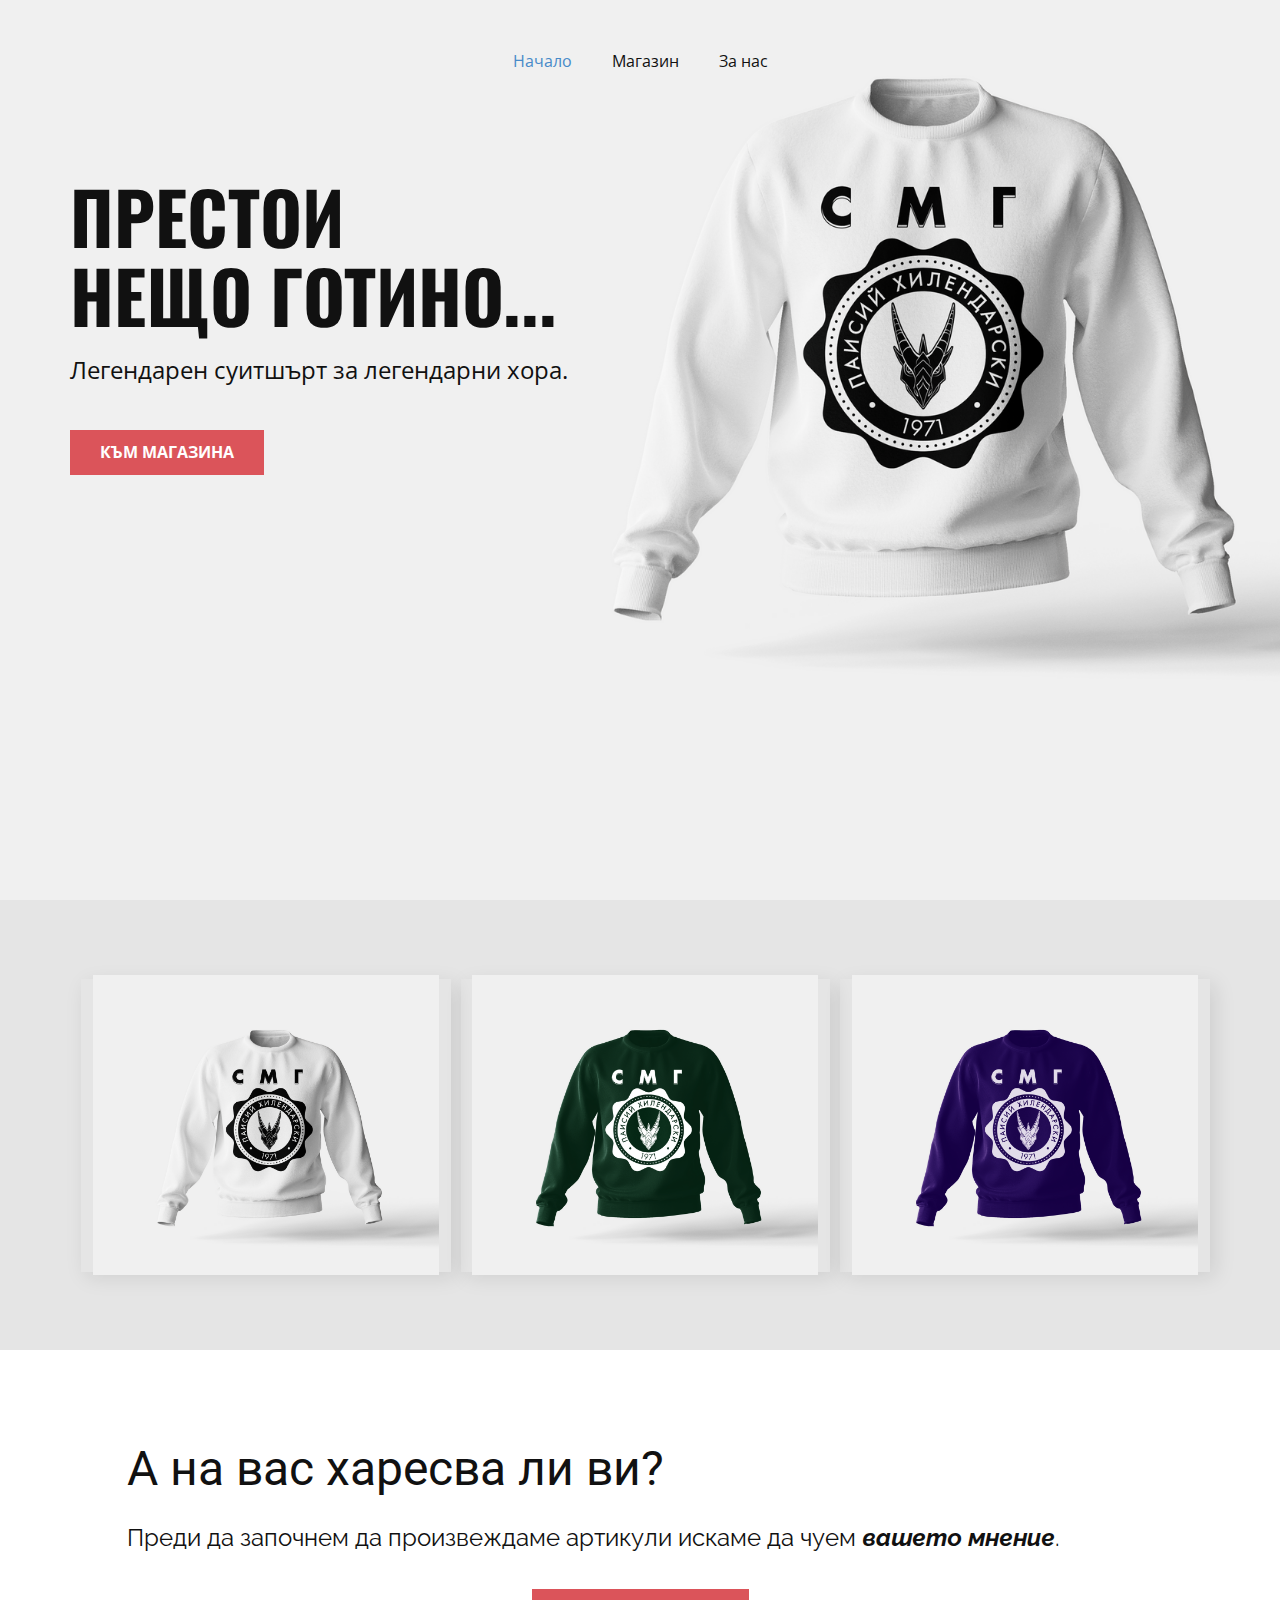
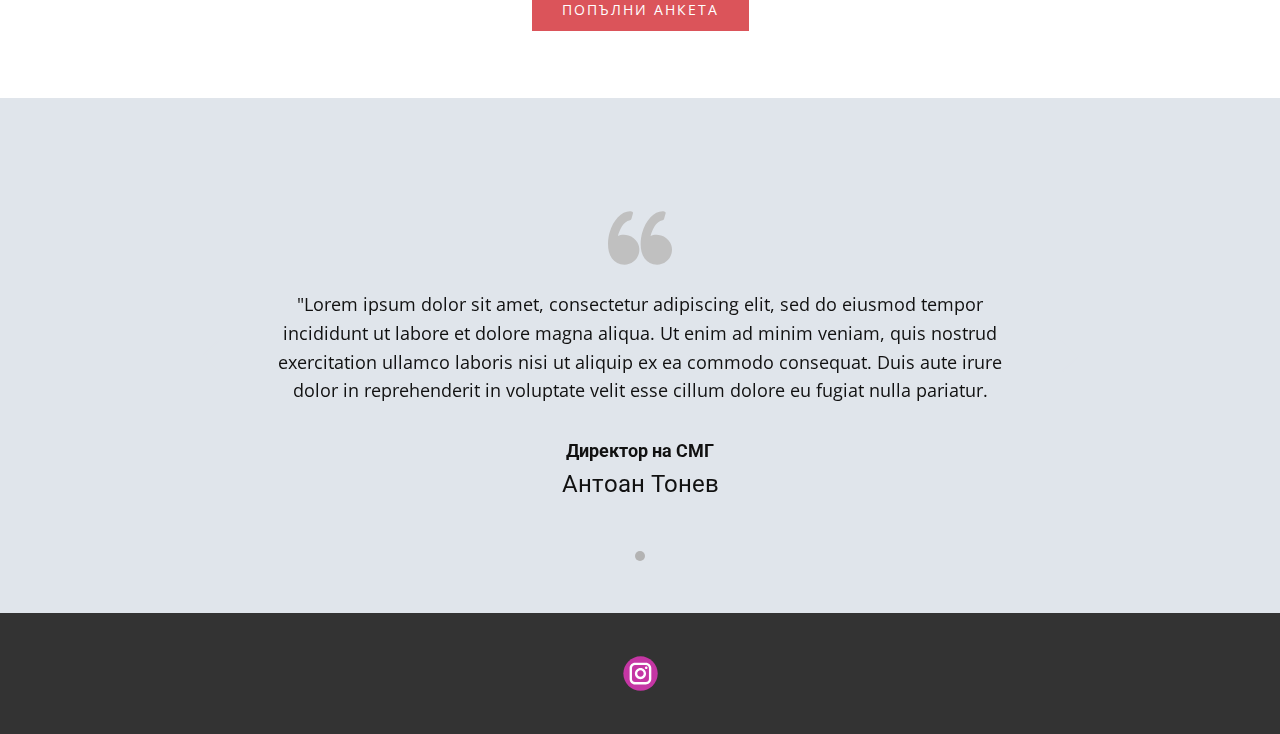
==== index.html @ 7d40a499 "Initial" ====
<!DOCTYPE html>
<html style="font-size: 16px;">
  <head>
    <meta name="viewport" content="width=device-width, initial-scale=1.0">
    <meta charset="utf-8">
    <meta name="keywords" content="престоиНещо готино...">
    <meta name="description" content="">
    <meta name="page_type" content="np-template-header-footer-from-plugin">
    <title>Начало</title>
    <link rel="stylesheet" href="nicepage.css" media="screen">
<link rel="stylesheet" href="Начало.css" media="screen">
    <script class="u-script" type="text/javascript" src="jquery-1.9.1.min.js" defer=""></script>
    <script class="u-script" type="text/javascript" src="nicepage.js" defer=""></script>
    <meta name="generator" content="Nicepage 4.9.1, nicepage.com">
    <link rel="icon" href="images/favicon.png">
    <link id="u-theme-google-font" rel="stylesheet" href="https://fonts.googleapis.com/css?family=Roboto:100,100i,300,300i,400,400i,500,500i,700,700i,900,900i|Open+Sans:300,300i,400,400i,500,500i,600,600i,700,700i,800,800i">
    <link id="u-page-google-font" rel="stylesheet" href="https://fonts.googleapis.com/css?family=Oswald:200,300,400,500,600,700|Raleway:100,100i,200,200i,300,300i,400,400i,500,500i,600,600i,700,700i,800,800i,900,900i">
    
    
    
    
    
    <script type="application/ld+json">{
		"@context": "http://schema.org",
		"@type": "Organization",
		"name": "СМГ артикули",
		"url": "/",
		"logo": "images/logo_3.png",
		"sameAs": [
				"https://www.instagram.com/merchsmg/"
		]
}</script>
    <meta name="theme-color" content="#478ac9">
    <meta property="og:title" content="Начало">
    <meta property="og:description" content="">
    <meta property="og:type" content="website">
    <link rel="canonical" href="/">
  </head>
  <body data-home-page="https://website1804155.nicepage.io/Начало.html?version=18ced7d8-837d-4f6e-be41-5d3909e1f950" data-home-page-title="Начало" class="u-body u-overlap u-xl-mode"><header class="u-clearfix u-header" id="sec-8ac5"><div class="u-clearfix u-sheet u-sheet-1">
        <a href="Начало.html" data-page-id="1804166" class="u-image u-logo u-image-1" data-image-width="1080" data-image-height="1080" title="Начало">
        
        </a>
        <nav class="u-menu u-menu-dropdown u-offcanvas u-menu-1">
          <div class="menu-collapse" style="font-size: 1rem; letter-spacing: 0px;">
            <a class="u-button-style u-custom-left-right-menu-spacing u-custom-padding-bottom u-custom-top-bottom-menu-spacing u-nav-link u-text-active-palette-1-base u-text-hover-palette-2-base" href="#">
              <svg class="u-svg-link" viewBox="0 0 24 24"><use xlink:href="#menu-hamburger"></use></svg>
              <svg class="u-svg-content" version="1.1" id="menu-hamburger" viewBox="0 0 16 16" x="0px" y="0px" xmlns:xlink="http://www.w3.org/1999/xlink" xmlns="http://www.w3.org/2000/svg"><g><rect y="1" width="16" height="2"></rect><rect y="7" width="16" height="2"></rect><rect y="13" width="16" height="2"></rect>
</g></svg>
            </a>
          </div>
          <div class="u-custom-menu u-nav-container">
            <ul class="u-nav u-unstyled u-nav-1"><li class="u-nav-item"><a class="u-button-style u-nav-link u-text-active-palette-1-base u-text-hover-palette-2-base" href="Начало.html" style="padding: 10px 20px;">Начало</a>
</li><li class="u-nav-item"><a class="u-button-style u-nav-link u-text-active-palette-1-base u-text-hover-palette-2-base" href="Магазин.html" style="padding: 10px 20px;">Магазин</a>
</li><li class="u-nav-item"><a class="u-button-style u-nav-link u-text-active-palette-1-base u-text-hover-palette-2-base" href="За-нас.html" style="padding: 10px 20px;">За нас</a>
</li></ul>
          </div>
          <div class="u-custom-menu u-nav-container-collapse">
            <div class="u-black u-container-style u-inner-container-layout u-opacity u-opacity-95 u-sidenav">
              <div class="u-inner-container-layout u-sidenav-overflow">
                <div class="u-menu-close"></div>
                <ul class="u-align-center u-enable-responsive u-nav u-popupmenu-items u-unstyled u-nav-2"><li class="u-nav-item"><a class="u-button-style u-nav-link" href="Начало.html">Начало</a>
</li><li class="u-nav-item"><a class="u-button-style u-nav-link" href="Магазин.html">Магазин</a>
</li><li class="u-nav-item"><a class="u-button-style u-nav-link" href="За-нас.html">За нас</a>
</li></ul>
                <a href="https://nicepage.com/k/infographic-html-templates" class="u-image u-logo u-image-2" data-image-width="1080" data-image-height="1080">
                  <img src="images/logo.png" class="u-logo-image u-logo-image-2">
                </a>
              </div>
            </div>
            <div class="u-black u-menu-overlay u-opacity u-opacity-70"></div>
          </div>
        </nav>
      </div></header>
    <section class="u-align-left u-clearfix u-custom-color-2 u-section-1" src="" id="sec-f7af">
      <div class="u-clearfix u-sheet u-sheet-1">
        <img class="u-hover-feature u-image u-image-default u-image-1" src="images/Free_Sweatshirt_Mockup_2.png" alt="" data-image-width="1440" data-image-height="1080">
        <h1 class="u-custom-font u-font-oswald u-text u-text-default u-title u-text-1">престои<br>Нещо готино...
        </h1>
        <p class="u-large-text u-text u-text-variant u-text-2">Легендарен ​суитшърт за легендарни хора.<br>
        </p>
        <a href="Магазин.html" data-page-id="1804165" class="u-btn u-button-style u-palette-2-base u-btn-1">към магазина<br>
        </a>
      </div>
      
    </section>
    <section class="u-clearfix u-grey-10 u-section-2" id="sec-1733">
      <div class="u-clearfix u-sheet u-valign-middle-lg u-valign-middle-xl u-sheet-1">
        <div class="u-expanded-width-lg u-expanded-width-md u-expanded-width-sm u-expanded-width-xs u-list u-list-1">
          <div class="u-repeater u-repeater-1">
            <div class="u-container-style u-list-item u-repeater-item u-list-item-1">
              <div class="u-container-layout u-similar-container u-valign-bottom-lg u-container-layout-1">
                <img class="u-expanded-width-xs u-image u-image-1" src="images/Free_Sweatshirt_Mockup_2.png" data-image-width="1440" data-image-height="1080">
              </div>
            </div>
            <div class="u-container-style u-list-item u-repeater-item u-list-item-2">
              <div class="u-container-layout u-similar-container u-valign-bottom-lg u-container-layout-2">
                <img class="u-expanded-width-xs u-image u-image-2" src="images/Free_Sweatshirt_Mockup_1.png" data-image-width="1440" data-image-height="1080">
              </div>
            </div>
            <div class="u-container-style u-list-item u-repeater-item u-list-item-3">
              <div class="u-container-layout u-similar-container u-valign-bottom-lg u-container-layout-3">
                <img class="u-expanded-width-xs u-image u-image-3" src="images/Free_Sweatshirt_Mockup_3.png" data-image-width="1440" data-image-height="1080">
              </div>
            </div>
          </div>
        </div>
      </div>
    </section>
    <section class="u-align-center u-clearfix u-white u-section-3" id="sec-8b88">
      <div class="u-clearfix u-sheet u-sheet-1">
        <h2 class="u-align-left u-text u-text-default-lg u-text-default-md u-text-default-xl u-text-1">А на вас харесва ли ви?</h2>
        <h4 class="u-align-left u-custom-font u-font-raleway u-text u-text-default-xl u-text-2">Преди да започнем да произвеждаме артикули&nbsp;искаме да чуем <i><b>вашето мнение</b></i>.
        </h4>
        <a href="#" class="u-btn u-button-style u-palette-2-base u-btn-1">попълни анкета<br>
        </a>
      </div>
    </section>
    <section class="u-align-left u-clearfix u-palette-5-light-2 u-section-4" id="sec-14f7">
      <div class="u-clearfix u-sheet u-valign-middle u-sheet-1">
        <div id="carousel-82ff" data-interval="5000" data-u-ride="carousel" class="u-carousel u-expanded-width-xs u-slider u-slider-1">
          <ol class="u-absolute-hcenter u-carousel-indicators u-carousel-indicators-1">
            <li data-u-target="#carousel-82ff" class="u-active u-grey-30 u-shape-circle" data-u-slide-to="0" style="width: 10px; height: 10px;"></li>
          </ol>
          <div class="u-carousel-inner" role="listbox">
            <div class="u-active u-align-center u-carousel-item u-container-style u-slide">
              <div class="u-container-layout u-container-layout-1"><span class="u-icon u-icon-circle u-text-grey-25 u-icon-1"><svg class="u-svg-link" preserveAspectRatio="xMidYMin slice" viewBox="0 0 95.333 95.332" style=""><use xlink:href="#svg-99a3"></use></svg><svg class="u-svg-content" viewBox="0 0 95.333 95.332" x="0px" y="0px" id="svg-99a3" style="enable-background:new 0 0 95.333 95.332;"><g><g><path d="M30.512,43.939c-2.348-0.676-4.696-1.019-6.98-1.019c-3.527,0-6.47,0.806-8.752,1.793    c2.2-8.054,7.485-21.951,18.013-23.516c0.975-0.145,1.774-0.85,2.04-1.799l2.301-8.23c0.194-0.696,0.079-1.441-0.318-2.045    s-1.035-1.007-1.75-1.105c-0.777-0.106-1.569-0.16-2.354-0.16c-12.637,0-25.152,13.19-30.433,32.076    c-3.1,11.08-4.009,27.738,3.627,38.223c4.273,5.867,10.507,9,18.529,9.313c0.033,0.001,0.065,0.002,0.098,0.002    c9.898,0,18.675-6.666,21.345-16.209c1.595-5.705,0.874-11.688-2.032-16.851C40.971,49.307,36.236,45.586,30.512,43.939z"></path><path d="M92.471,54.413c-2.875-5.106-7.61-8.827-13.334-10.474c-2.348-0.676-4.696-1.019-6.979-1.019    c-3.527,0-6.471,0.806-8.753,1.793c2.2-8.054,7.485-21.951,18.014-23.516c0.975-0.145,1.773-0.85,2.04-1.799l2.301-8.23    c0.194-0.696,0.079-1.441-0.318-2.045c-0.396-0.604-1.034-1.007-1.75-1.105c-0.776-0.106-1.568-0.16-2.354-0.16    c-12.637,0-25.152,13.19-30.434,32.076c-3.099,11.08-4.008,27.738,3.629,38.225c4.272,5.866,10.507,9,18.528,9.312    c0.033,0.001,0.065,0.002,0.099,0.002c9.897,0,18.675-6.666,21.345-16.209C96.098,65.559,95.376,59.575,92.471,54.413z"></path>
</g>
</g></svg>
              
              
            </span>
                <p class="u-align-center u-large-text u-text u-text-variant u-text-1">"Lorem ipsum dolor sit amet, consectetur adipiscing elit, sed do eiusmod tempor incididunt ut labore et dolore magna aliqua. Ut enim ad minim veniam, quis nostrud exercitation ullamco laboris nisi ut aliquip ex ea commodo consequat. Duis aute irure dolor in reprehenderit in voluptate velit esse cillum dolore eu fugiat nulla pariatur.</p>
                <h6 class="u-align-center u-text u-text-2">Директор на СМГ<br>
                </h6>
                <h4 class="u-align-center u-text u-text-3">Антоан Тонев<br>
                </h4>
              </div>
            </div>
          </div>
          <a class="u-absolute-vcenter u-carousel-control u-carousel-control-prev u-text-palette-5-light-2 u-carousel-control-1" href="#carousel-82ff" role="button" data-u-slide="prev">
            <span aria-hidden="true">
              <svg viewBox="0 0 477.175 477.175"><path d="M145.188,238.575l215.5-215.5c5.3-5.3,5.3-13.8,0-19.1s-13.8-5.3-19.1,0l-225.1,225.1c-5.3,5.3-5.3,13.8,0,19.1l225.1,225
                    c2.6,2.6,6.1,4,9.5,4s6.9-1.3,9.5-4c5.3-5.3,5.3-13.8,0-19.1L145.188,238.575z"></path></svg>
            </span>
            <span class="sr-only">+Previous</span>
          </a>
          <a class="u-absolute-vcenter u-carousel-control u-carousel-control-next u-text-palette-5-light-2 u-carousel-control-2" href="#carousel-82ff" role="button" data-u-slide="next">
            <span aria-hidden="true">
              <svg viewBox="0 0 477.175 477.175"><path d="M360.731,229.075l-225.1-225.1c-5.3-5.3-13.8-5.3-19.1,0s-5.3,13.8,0,19.1l215.5,215.5l-215.5,215.5
                    c-5.3,5.3-5.3,13.8,0,19.1c2.6,2.6,6.1,4,9.5,4c3.4,0,6.9-1.3,9.5-4l225.1-225.1C365.931,242.875,365.931,234.275,360.731,229.075z"></path></svg>
            </span>
            <span class="sr-only">+Next</span>
          </a>
        </div>
      </div>
    </section>
    
    
    <footer class="u-clearfix u-footer u-grey-80" id="sec-4fcc"><div class="u-clearfix u-sheet u-sheet-1">
        <div class="u-align-left u-social-icons u-spacing-10 u-social-icons-1">
          <a class="u-social-url" title="Instagram" target="_blank" href="https://www.instagram.com/merchsmg/"><span class="u-icon u-social-icon u-social-instagram u-icon-1"><svg class="u-svg-link" preserveAspectRatio="xMidYMin slice" viewBox="0 0 112 112" style=""><use xlink:href="#svg-dfd7"></use></svg><svg class="u-svg-content" viewBox="0 0 112 112" x="0" y="0" id="svg-dfd7"><circle fill="currentColor" cx="56.1" cy="56.1" r="55"></circle><path fill="#FFFFFF" d="M55.9,38.2c-9.9,0-17.9,8-17.9,17.9C38,66,46,74,55.9,74c9.9,0,17.9-8,17.9-17.9C73.8,46.2,65.8,38.2,55.9,38.2
            z M55.9,66.4c-5.7,0-10.3-4.6-10.3-10.3c-0.1-5.7,4.6-10.3,10.3-10.3c5.7,0,10.3,4.6,10.3,10.3C66.2,61.8,61.6,66.4,55.9,66.4z"></path><path fill="#FFFFFF" d="M74.3,33.5c-2.3,0-4.2,1.9-4.2,4.2s1.9,4.2,4.2,4.2s4.2-1.9,4.2-4.2S76.6,33.5,74.3,33.5z"></path><path fill="#FFFFFF" d="M73.1,21.3H38.6c-9.7,0-17.5,7.9-17.5,17.5v34.5c0,9.7,7.9,17.6,17.5,17.6h34.5c9.7,0,17.5-7.9,17.5-17.5V38.8
            C90.6,29.1,82.7,21.3,73.1,21.3z M83,73.3c0,5.5-4.5,9.9-9.9,9.9H38.6c-5.5,0-9.9-4.5-9.9-9.9V38.8c0-5.5,4.5-9.9,9.9-9.9h34.5
            c5.5,0,9.9,4.5,9.9,9.9V73.3z"></path></svg></span>
          </a>
        </div>
      </div></footer>
  </body>
</html>
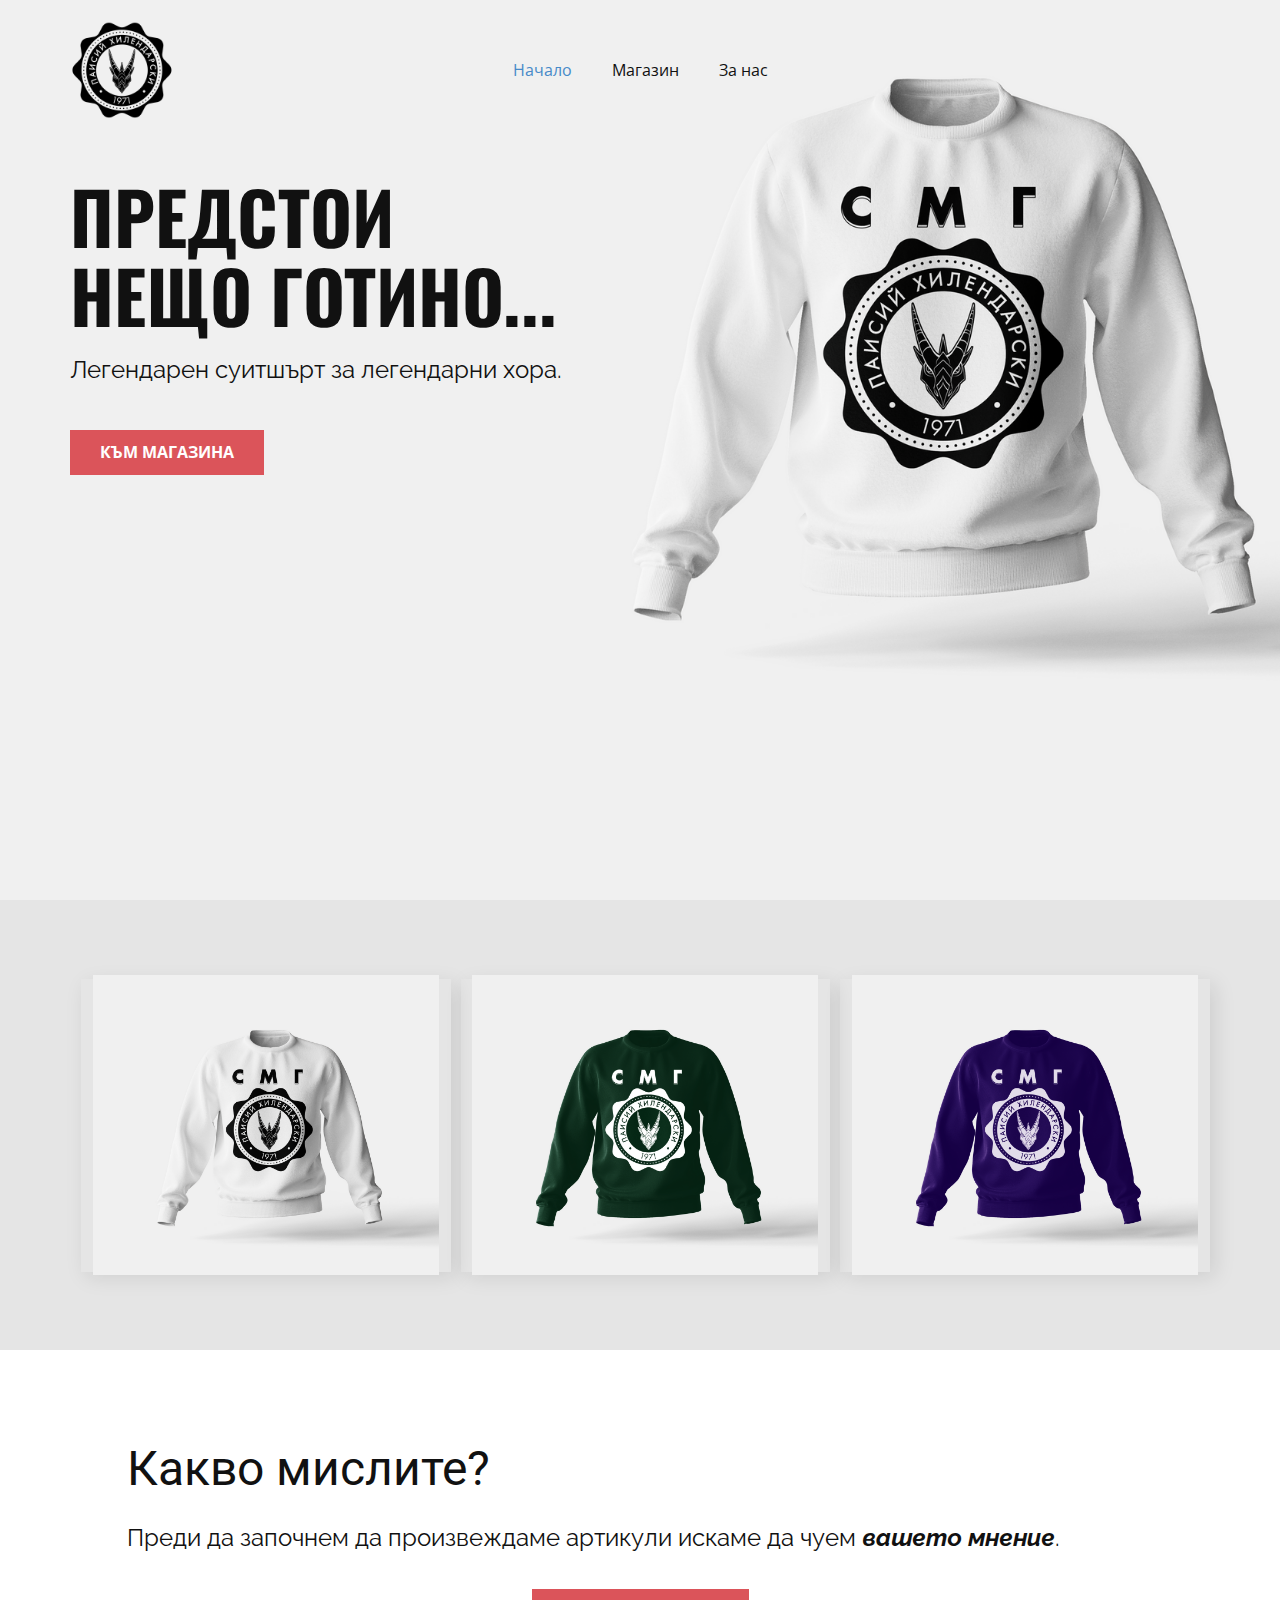
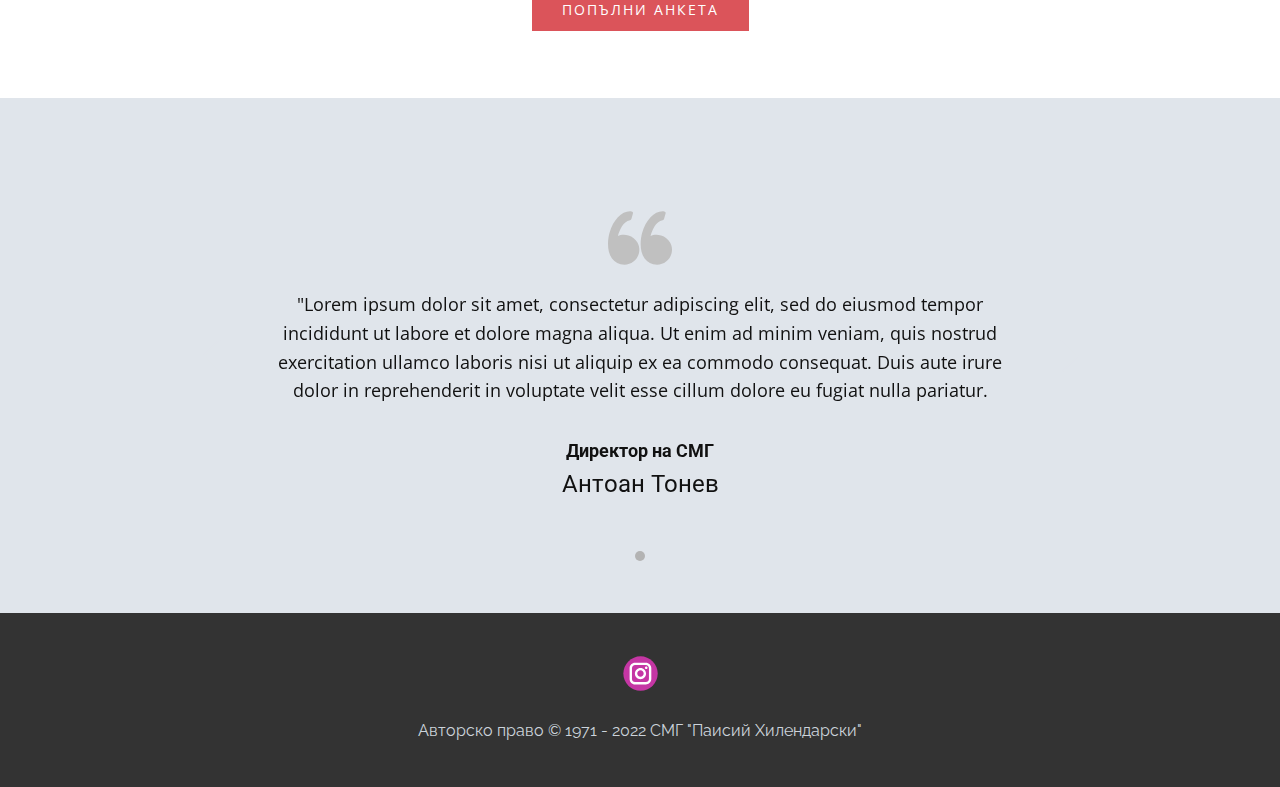
==== commit 3366ed3c: "Add logo to homepage, add descriptions to items in shop" ====
--- a/index.html
+++ b/index.html
@@ -20,6 +20,7 @@
     
     
     
+    
     <script type="application/ld+json">{
 		"@context": "http://schema.org",
 		"@type": "Organization",
@@ -36,9 +37,9 @@
     <meta property="og:type" content="website">
     <link rel="canonical" href="/">
   </head>
-  <body data-home-page="https://website1804155.nicepage.io/Начало.html?version=18ced7d8-837d-4f6e-be41-5d3909e1f950" data-home-page-title="Начало" class="u-body u-overlap u-xl-mode"><header class="u-clearfix u-header" id="sec-8ac5"><div class="u-clearfix u-sheet u-sheet-1">
+  <body data-home-page="https://website1804155.nicepage.io/Начало.html?version=315aa107-69a6-4b9f-af60-f54d6c06ea8e" data-home-page-title="Начало" class="u-body u-overlap u-xl-mode"><header class="u-clearfix u-header" id="sec-8ac5"><div class="u-clearfix u-sheet u-sheet-1">
         <a href="Начало.html" data-page-id="1804166" class="u-image u-logo u-image-1" data-image-width="1080" data-image-height="1080" title="Начало">
-        
+          <img src="images/logo_3.png" class="u-logo-image u-logo-image-1">
         </a>
         <nav class="u-menu u-menu-dropdown u-offcanvas u-menu-1">
           <div class="menu-collapse" style="font-size: 1rem; letter-spacing: 0px;">
@@ -62,7 +63,7 @@
 </li><li class="u-nav-item"><a class="u-button-style u-nav-link" href="Магазин.html">Магазин</a>
 </li><li class="u-nav-item"><a class="u-button-style u-nav-link" href="За-нас.html">За нас</a>
 </li></ul>
-                <a href="https://nicepage.com/k/infographic-html-templates" class="u-image u-logo u-image-2" data-image-width="1080" data-image-height="1080">
+                <a href="Начало.html" data-page-id="1804166" class="u-image u-logo u-image-2" data-image-width="1080" data-image-height="1080" title="Начало">
                   <img src="images/logo.png" class="u-logo-image u-logo-image-2">
                 </a>
               </div>
@@ -72,18 +73,16 @@
         </nav>
       </div></header>
     <section class="u-align-left u-clearfix u-custom-color-2 u-section-1" src="" id="sec-f7af">
-      <div class="u-clearfix u-sheet u-sheet-1">
-        <img class="u-hover-feature u-image u-image-default u-image-1" src="images/Free_Sweatshirt_Mockup_2.png" alt="" data-image-width="1440" data-image-height="1080">
-        <h1 class="u-custom-font u-font-oswald u-text u-text-default u-title u-text-1">престои<br>Нещо готино...
-        </h1>
-        <p class="u-large-text u-text u-text-variant u-text-2">Легендарен ​суитшърт за легендарни хора.<br>
-        </p>
-        <a href="Магазин.html" data-page-id="1804165" class="u-btn u-button-style u-palette-2-base u-btn-1">към магазина<br>
-        </a>
-      </div>
+      <img class="u-hover-feature u-image u-image-default u-image-1" src="images/Free_Sweatshirt_Mockup_2.png" alt="" data-image-width="1440" data-image-height="1080">
+      <h1 class="u-custom-font u-font-oswald u-text u-text-default u-title u-text-1">преДстои<br>Нещо готино...
+      </h1>
+      <p class="u-custom-font u-font-raleway u-large-text u-text u-text-variant u-text-2">Легендарен ​суитшърт за легендарни хора.<br>
+      </p>
+      <a href="Магазин.html" data-page-id="1804165" class="u-btn u-button-style u-palette-2-base u-btn-1">към магазина<br>
+      </a>
       
     </section>
-    <section class="u-clearfix u-grey-10 u-section-2" id="sec-1733">
+    <section class="u-clearfix u-grey-10 u-hidden-md u-hidden-sm u-hidden-xs u-section-2" id="sec-1733">
       <div class="u-clearfix u-sheet u-valign-middle-lg u-valign-middle-xl u-sheet-1">
         <div class="u-expanded-width-lg u-expanded-width-md u-expanded-width-sm u-expanded-width-xs u-list u-list-1">
           <div class="u-repeater u-repeater-1">
@@ -106,16 +105,85 @@
         </div>
       </div>
     </section>
-    <section class="u-align-center u-clearfix u-white u-section-3" id="sec-8b88">
+    <section class="u-align-center u-clearfix u-grey-5 u-hidden-lg u-hidden-xl u-section-3" id="sec-0050">
+      <div class="u-clearfix u-sheet u-valign-middle-lg u-valign-middle-xl u-sheet-1">
+        <div class="u-carousel u-expanded-width-sm u-expanded-width-xs u-gallery u-gallery-slider u-layout-carousel u-lightbox u-no-transition u-show-text-on-hover u-gallery-1" id="carousel-f035" data-interval="5000" data-u-ride="carousel">
+          <ol class="u-absolute-hcenter u-carousel-indicators u-carousel-indicators-1">
+            <li data-u-target="#carousel-f035" data-u-slide-to="0" class="u-active u-grey-70 u-shape-circle" style="width: 10px; height: 10px;"></li>
+            <li data-u-target="#carousel-f035" data-u-slide-to="1" class="u-grey-70 u-shape-circle" style="width: 10px; height: 10px;"></li>
+            <li data-u-target="#carousel-f035" data-u-slide-to="2" class="u-grey-70 u-shape-circle" style="width: 10px; height: 10px;"></li>
+          </ol>
+          <div class="u-carousel-inner u-gallery-inner u-gallery-inner-1" role="listbox" data-image-width="1440" data-image-height="1080">
+            <div class="u-active u-carousel-item u-effect-fade u-gallery-item u-carousel-item-1">
+              <div class="u-back-slide" data-image-width="1440" data-image-height="1080">
+                <img class="u-back-image u-expanded" src="images/Free_Sweatshirt_Mockup_1.png">
+              </div>
+              <div class="u-align-center u-over-slide u-shading u-valign-bottom u-over-slide-1">
+                <h3 class="u-gallery-heading"></h3>
+                <p class="u-gallery-text"></p>
+              </div>
+            </div>
+            <div class="u-carousel-item u-effect-fade u-gallery-item u-carousel-item-2" data-image-width="1440" data-image-height="1080">
+              <div class="u-back-slide">
+                <img class="u-back-image u-expanded" src="images/Free_Sweatshirt_Mockup_3.png">
+              </div>
+              <div class="u-align-center u-over-slide u-shading u-valign-bottom u-over-slide-2">
+                <h3 class="u-gallery-heading"></h3>
+                <p class="u-gallery-text"></p>
+              </div>
+              <style data-mode="XL"></style>
+              <style data-mode="LG"></style>
+              <style data-mode="MD" data-visited="true"></style>
+              <style data-mode="SM" data-visited="true"></style>
+              <style data-mode="XS" data-visited="true"></style>
+            </div>
+            <div class="u-carousel-item u-effect-fade u-gallery-item u-carousel-item-3">
+              <div class="u-back-slide" data-image-width="1440" data-image-height="1080">
+                <img class="u-back-image u-expanded" src="images/Free_Sweatshirt_Mockup_2.png">
+              </div>
+              <div class="u-align-center u-over-slide u-shading u-valign-bottom u-over-slide-3">
+                <h3 class="u-gallery-heading"></h3>
+                <p class="u-gallery-text"></p>
+              </div>
+            </div>
+          </div>
+          <a class="u-absolute-vcenter u-carousel-control u-carousel-control-prev u-grey-70 u-hidden-sm u-hidden-xs u-icon-circle u-opacity u-opacity-70 u-spacing-10 u-text-white u-carousel-control-1" href="#carousel-f035" role="button" data-u-slide="prev">
+            <span aria-hidden="true">
+              <svg viewBox="0 0 451.847 451.847"><path d="M97.141,225.92c0-8.095,3.091-16.192,9.259-22.366L300.689,9.27c12.359-12.359,32.397-12.359,44.751,0
+c12.354,12.354,12.354,32.388,0,44.748L173.525,225.92l171.903,171.909c12.354,12.354,12.354,32.391,0,44.744
+c-12.354,12.365-32.386,12.365-44.745,0l-194.29-194.281C100.226,242.115,97.141,234.018,97.141,225.92z"></path></svg>
+            </span>
+            <span class="sr-only">
+              <svg viewBox="0 0 451.847 451.847"><path d="M97.141,225.92c0-8.095,3.091-16.192,9.259-22.366L300.689,9.27c12.359-12.359,32.397-12.359,44.751,0
+c12.354,12.354,12.354,32.388,0,44.748L173.525,225.92l171.903,171.909c12.354,12.354,12.354,32.391,0,44.744
+c-12.354,12.365-32.386,12.365-44.745,0l-194.29-194.281C100.226,242.115,97.141,234.018,97.141,225.92z"></path></svg>
+            </span>
+          </a>
+          <a class="u-absolute-vcenter u-carousel-control u-carousel-control-next u-grey-70 u-hidden-sm u-hidden-xs u-icon-circle u-opacity u-opacity-70 u-spacing-10 u-text-white u-carousel-control-2" href="#carousel-f035" role="button" data-u-slide="next">
+            <span aria-hidden="true">
+              <svg viewBox="0 0 451.846 451.847"><path d="M345.441,248.292L151.154,442.573c-12.359,12.365-32.397,12.365-44.75,0c-12.354-12.354-12.354-32.391,0-44.744
+L278.318,225.92L106.409,54.017c-12.354-12.359-12.354-32.394,0-44.748c12.354-12.359,32.391-12.359,44.75,0l194.287,194.284
+c6.177,6.18,9.262,14.271,9.262,22.366C354.708,234.018,351.617,242.115,345.441,248.292z"></path></svg>
+            </span>
+            <span class="sr-only">
+              <svg viewBox="0 0 451.846 451.847"><path d="M345.441,248.292L151.154,442.573c-12.359,12.365-32.397,12.365-44.75,0c-12.354-12.354-12.354-32.391,0-44.744
+L278.318,225.92L106.409,54.017c-12.354-12.359-12.354-32.394,0-44.748c12.354-12.359,32.391-12.359,44.75,0l194.287,194.284
+c6.177,6.18,9.262,14.271,9.262,22.366C354.708,234.018,351.617,242.115,345.441,248.292z"></path></svg>
+            </span>
+          </a>
+        </div>
+      </div>
+    </section>
+    <section class="u-align-center u-clearfix u-white u-section-4" id="sec-8b88">
       <div class="u-clearfix u-sheet u-sheet-1">
-        <h2 class="u-align-left u-text u-text-default-lg u-text-default-md u-text-default-xl u-text-1">А на вас харесва ли ви?</h2>
+        <h2 class="u-align-left u-text u-text-default-lg u-text-default-md u-text-default-xl u-text-1">Какво мислите?</h2>
         <h4 class="u-align-left u-custom-font u-font-raleway u-text u-text-default-xl u-text-2">Преди да започнем да произвеждаме артикули&nbsp;искаме да чуем <i><b>вашето мнение</b></i>.
         </h4>
         <a href="#" class="u-btn u-button-style u-palette-2-base u-btn-1">попълни анкета<br>
         </a>
       </div>
     </section>
-    <section class="u-align-left u-clearfix u-palette-5-light-2 u-section-4" id="sec-14f7">
+    <section class="u-align-left u-clearfix u-palette-5-light-2 u-section-5" id="sec-14f7">
       <div class="u-clearfix u-sheet u-valign-middle u-sheet-1">
         <div id="carousel-82ff" data-interval="5000" data-u-ride="carousel" class="u-carousel u-expanded-width-xs u-slider u-slider-1">
           <ol class="u-absolute-hcenter u-carousel-indicators u-carousel-indicators-1">
@@ -164,6 +232,7 @@
             c5.5,0,9.9,4.5,9.9,9.9V73.3z"></path></svg></span>
           </a>
         </div>
+        <p class="u-custom-font u-font-raleway u-text u-text-default u-text-palette-5-light-1 u-text-1"> Авторско право © 1971 - 2022 СМГ "Паисий Хилендарски" </p>
       </div></footer>
   </body>
 </html>--- a/nicepage.css
+++ b/nicepage.css
@@ -36986,13 +36986,13 @@
 
 /*end-variables sitestylecss*/
 .u-header .u-sheet-1 {
-  min-height: 122px;
+  min-height: 139px;
 }
 
 .u-header .u-image-1 {
   width: 104px;
   height: 104px;
-  margin: 9px auto 0 0;
+  margin: 18px auto 0 0;
 }
 
 .u-header .u-logo-image-1 {
@@ -37001,7 +37001,7 @@
 }
 
 .u-header .u-menu-1 {
-  margin: -70px auto 43px;
+  margin: -70px auto 51px;
 }
 
 .u-header .u-nav-1 {
@@ -37030,18 +37030,17 @@
 
   .u-header .u-menu-1 {
     width: auto;
-    margin-top: -70px;
   }
 }
 @media (max-width: 991px) {
   .u-header .u-image-1 {
-    margin-top: 17px;
-    margin-left: -190px;
+    margin-top: 27px;
+    margin-left: -222px;
   }
 
   .u-header .u-menu-1 {
-    margin-top: -72px;
-    margin-bottom: 47px;
+    margin-top: -82px;
+    margin-bottom: 58px;
   }
 
   .u-header .u-nav-2 {
@@ -37051,11 +37050,11 @@
 }
 @media (max-width: 767px) {
   .u-header .u-image-1 {
-    margin-left: -190px;
+    margin-left: -222px;
   }
 
   .u-header .u-menu-1 {
-    margin-top: -72px;
+    margin-top: -82px;
   }
 
   .u-header .u-nav-2 {
@@ -37074,7 +37073,7 @@
   }
 }
 .u-footer .u-sheet-1 {
-  min-height: 120px;
+  min-height: 173px;
 }
 
 .u-footer .u-social-icons-1 {
@@ -37083,36 +37082,25 @@
   width: 35px;
   min-width: 16px;
   white-space: nowrap;
-  margin: 43px auto;
+  margin: 43px auto 0;
 }
 
 .u-footer .u-icon-1 {
   color: rgb(197, 54, 164) !important;
 }
+
+.u-footer .u-text-1 {
+  font-weight: 400;
+  margin: 27px auto 43px;
+}
 @media (max-width: 1199px) {
-  .u-footer .u-sheet-1 {
-    min-height: 99px;
-  }
-
   .u-footer .u-social-icons-1 {
     width: 35px;
   }
 }
-@media (max-width: 991px) {
-  .u-footer .u-sheet-1 {
-    min-height: 76px;
-  }
-}
-@media (max-width: 767px) {
-  .u-footer .u-sheet-1 {
-    min-height: 57px;
-  }
-}
-@media (max-width: 575px) {
-  .u-footer .u-sheet-1 {
-    min-height: 36px;
-  }
-}
+
+
+
 
  /*begin-variables base-font-size*/ 
  html { font-size: 16px; }
--- a/Начало.css
+++ b/Начало.css
@@ -1,155 +1,145 @@
  .u-section-1 {
   background-image: none;
-}
-
-.u-section-1 .u-sheet-1 {
   min-height: 100vh;
 }
 
 .u-section-1 .u-image-1 {
-  width: 1106px;
+  width: 692px;
   height: 829px;
   transition-duration: 0.5s;
   transform: translateX(0px) translateY(0px) scale(1) rotate(0deg);
-  margin: -74px -257px 0 auto;
+  margin: -74px 0 0 auto;
 }
 
 .u-section-1 .u-text-1 {
   text-transform: uppercase;
   font-weight: 700;
-  margin: -579px auto 0 0;
+  margin: -579px auto 0 calc(((100% - 1140px) / 2));
 }
 
 .u-section-1 .u-text-2 {
   font-size: 1.5rem;
-  margin: 17px 557px 0 0;
+  margin: 17px calc(((100% - 1140px) / 2) + 557px) 0 calc(((100% - 1140px) / 2));
 }
 
 .u-section-1 .u-btn-1 {
   background-image: none;
   text-transform: uppercase;
   font-weight: 700;
-  margin: 40px auto 60px 0;
+  margin: 40px auto 60px calc(((100% - 1140px) / 2));
 }
 
 @media (max-width: 1199px) {
-  .u-section-1 .u-sheet-1 {
-    min-height: 691px;
-  }
-
   .u-section-1 .u-image-1 {
-    width: 933px;
+    width: 553px;
     height: 701px;
     margin-top: 56px;
-    margin-right: -273px;
   }
 
   .u-section-1 .u-text-1 {
     width: auto;
     margin-top: -580px;
-    margin-left: 40px;
+    margin-left: calc(((100% - 1140px) / 2) + 100px);
   }
 
   .u-section-1 .u-text-2 {
     width: auto;
     margin-top: 26px;
-    margin-right: 382px;
-    margin-left: 40px;
+    margin-right: calc(((100% - 1140px) / 2) + 522px);
+    margin-left: calc(((100% - 1140px) / 2) + 100px);
   }
 
   .u-section-1 .u-btn-1 {
-    margin-top: 123px;
-    margin-left: 45px;
+    margin-top: 124px;
+    margin-left: calc(((100% - 1140px) / 2) + 100px);
   }
 }
 
 @media (max-width: 991px) {
-  .u-section-1 .u-sheet-1 {
-    min-height: 834px;
+   .u-section-1 {
+    min-height: 810px;
   }
 
   .u-section-1 .u-image-1 {
-    width: 809px;
-    height: 608px;
-    margin-top: 234px;
-    margin-right: auto;
-    margin-left: -50px;
+    width: 842px;
+    height: 568px;
+    margin-top: 286px;
+    margin-right: calc(((100% - 720px) / 2) + -72px);
   }
 
   .u-section-1 .u-text-1 {
-    margin-top: -736px;
-    margin-left: 0;
+    margin-top: -727px;
+    margin-left: calc(((100% - 720px) / 2));
   }
 
   .u-section-1 .u-text-2 {
-    margin-top: 31px;
-    margin-right: 446px;
-    margin-left: 0;
+    margin-top: 17px;
+    margin-right: calc(((100% - 720px) / 2) + 446px);
+    margin-left: calc(((100% - 720px) / 2));
   }
 
   .u-section-1 .u-btn-1 {
     margin-top: -61px;
-    margin-right: 17px;
+    margin-right: calc(((100% - 720px) / 2));
     margin-left: auto;
   }
 }
 
 @media (max-width: 767px) {
-  .u-section-1 .u-sheet-1 {
-    min-height: 938px;
+   .u-section-1 {
+    min-height: 939px;
   }
 
   .u-section-1 .u-image-1 {
     height: 589px;
-    width: 783px;
+    width: 639px;
     margin-top: 213px;
-    margin-left: -122px;
-    margin-right: -122px;
+    margin-right: auto;
   }
 
   .u-section-1 .u-text-1 {
-    margin-top: -705px;
+    margin-top: -676px;
+    margin-left: calc(((100% - 540px) / 2));
   }
 
   .u-section-1 .u-text-2 {
-    margin-top: 534px;
-    margin-right: 0;
-    margin-left: 15px;
+    width: 503px;
+    margin-top: 521px;
+    margin-left: auto;
+    margin-right: auto;
   }
 
   .u-section-1 .u-btn-1 {
-    margin-top: 46px;
+    margin-top: 32px;
     margin-right: auto;
-    margin-bottom: 46px;
+    margin-bottom: 44px;
   }
 }
 
 @media (max-width: 575px) {
-  .u-section-1 .u-sheet-1 {
+   .u-section-1 {
     min-height: 933px;
   }
 
   .u-section-1 .u-image-1 {
     height: 443px;
-    width: 591px;
-    margin-top: 174px;
-    margin-left: -125px;
-    margin-right: -125px;
+    width: 439px;
+    margin-top: 205px;
   }
 
   .u-section-1 .u-text-1 {
-    margin-top: -529px;
+    margin-top: -527px;
+    margin-left: calc(((100% - 340px) / 2));
   }
 
   .u-section-1 .u-text-2 {
-    margin-top: 435px;
-    margin-right: -13px;
-    margin-left: 0;
+    width: 340px;
+    margin-top: 456px;
   }
 
   .u-section-1 .u-btn-1 {
-    margin-top: 151px;
-    margin-bottom: 30px;
+    margin-top: 51px;
+    margin-bottom: 60px;
   }
 }
 
@@ -378,19 +368,143 @@
 }
 
 .u-section-3 .u-sheet-1 {
+  min-height: 503px;
+}
+
+.u-section-3 .u-gallery-1 {
+  height: 409px;
+  width: 503px;
+  margin: 39px auto 60px;
+}
+
+.u-section-3 .u-carousel-indicators-1 {
+  position: absolute;
+  width: auto;
+  height: auto;
+  top: auto;
+  bottom: -35px;
+}
+
+.u-section-3 .u-gallery-inner-1 {
+  background-image: url("images/Free_Sweatshirt_Mockup_2.png");
+}
+
+.u-section-3 .u-carousel-item-1 {
+  margin-right: 0;
+}
+
+.u-section-3 .u-over-slide-1 {
+  background-image: linear-gradient(0deg, rgba(0,0,0,0.2), rgba(0,0,0,0.2));
+  padding: 30px;
+}
+
+.u-section-3 .u-carousel-item-2 {
+  margin-right: 0;
+}
+
+.u-section-3 .u-over-slide-2 {
+  background-image: linear-gradient(0deg, rgba(0,0,0,0.2), rgba(0,0,0,0.2));
+}
+
+.u-section-3 .u-carousel-item-3 {
+  margin-right: 0;
+}
+
+.u-section-3 .u-over-slide-3 {
+  background-image: linear-gradient(0deg, rgba(0,0,0,0.2), rgba(0,0,0,0.2));
+  padding: 30px;
+}
+
+.u-section-3 .u-carousel-control-1 {
+  position: absolute;
+  left: -81px;
+  width: 40px;
+  height: 40px;
+  right: auto;
+}
+
+.u-section-3 .u-carousel-control-2 {
+  position: absolute;
+  width: 40px;
+  height: 40px;
+  left: auto;
+  right: -78px;
+}
+
+@media (max-width: 991px) {
+  .u-section-3 .u-gallery-1 {
+    width: 617px;
+    margin-top: 37px;
+    margin-bottom: 57px;
+  }
+
+  .u-section-3 .u-gallery-inner-1 {
+    background-position: 50% 50%;
+  }
+
+  .u-section-3 .u-carousel-item-1 {
+    margin-top: 0;
+    margin-bottom: 0;
+  }
+
+  .u-section-3 .u-carousel-item-2 {
+    margin-top: 0;
+    margin-bottom: 0;
+  }
+
+  .u-section-3 .u-over-slide-2 {
+    padding: 30px;
+  }
+
+  .u-section-3 .u-carousel-item-3 {
+    margin-top: 0;
+    margin-bottom: 0;
+  }
+}
+
+@media (max-width: 767px) {
+  .u-section-3 .u-sheet-1 {
+    min-height: 514px;
+  }
+
+  .u-section-3 .u-gallery-1 {
+    margin-top: 39px;
+    margin-bottom: 60px;
+    margin-right: initial;
+    margin-left: initial;
+    width: auto;
+  }
+}
+
+@media (max-width: 575px) {
+  .u-section-3 .u-sheet-1 {
+    min-height: 448px;
+  }
+
+  .u-section-3 .u-gallery-1 {
+    height: 344px;
+    width: auto;
+    margin-right: initial;
+    margin-left: initial;
+  }
+} .u-section-4 {
+  background-image: none;
+}
+
+.u-section-4 .u-sheet-1 {
   min-height: 348px;
 }
 
-.u-section-3 .u-text-1 {
+.u-section-4 .u-text-1 {
   font-size: 3rem;
   margin: 93px auto 0 57px;
 }
 
-.u-section-3 .u-text-2 {
+.u-section-4 .u-text-2 {
   margin: 28px auto 0 57px;
 }
 
-.u-section-3 .u-btn-1 {
+.u-section-4 .u-btn-1 {
   background-image: none;
   text-transform: uppercase;
   letter-spacing: 2px;
@@ -399,156 +513,165 @@
 }
 
 @media (max-width: 1199px) {
-  .u-section-3 .u-sheet-1 {
+  .u-section-4 .u-sheet-1 {
     min-height: 355px;
   }
 
-  .u-section-3 .u-text-2 {
+  .u-section-4 .u-text-2 {
     width: auto;
     margin-top: 11px;
     margin-right: 346px;
   }
 
-  .u-section-3 .u-btn-1 {
+  .u-section-4 .u-btn-1 {
     margin-top: 38px;
   }
 }
 
 @media (max-width: 991px) {
-  .u-section-3 .u-text-2 {
+  .u-section-4 .u-text-2 {
     margin-right: 126px;
   }
+
+  .u-section-4 .u-btn-1 {
+    margin-top: 52px;
+    margin-bottom: 47px;
+  }
 }
 
 @media (max-width: 767px) {
-  .u-section-3 .u-sheet-1 {
-    min-height: 330px;
-  }
-
-  .u-section-3 .u-text-1 {
-    width: auto;
-    margin-left: 0;
-    margin-right: 0;
-  }
-
-  .u-section-3 .u-text-2 {
-    margin-top: 16px;
-    margin-left: 0;
-    margin-right: 0;
-  }
-
-  .u-section-3 .u-btn-1 {
-    margin-top: 35px;
-    margin-bottom: 34px;
+  .u-section-4 .u-sheet-1 {
+    min-height: 332px;
+  }
+
+  .u-section-4 .u-text-1 {
+    width: auto;
+    margin-top: 88px;
+    margin-right: -22px;
+    margin-left: 22px;
+  }
+
+  .u-section-4 .u-text-2 {
+    margin-top: 22px;
+    margin-left: 22px;
+    margin-right: 22px;
+    font-size: 1.5rem;
+  }
+
+  .u-section-4 .u-btn-1 {
+    margin-top: 31px;
+    margin-bottom: 38px;
   }
 }
 
 @media (max-width: 575px) {
-  .u-section-3 .u-sheet-1 {
-    min-height: 425px;
-  }
-
-  .u-section-3 .u-text-1 {
+  .u-section-4 .u-sheet-1 {
+    min-height: 360px;
+  }
+
+  .u-section-4 .u-text-1 {
     font-size: 2.25rem;
-    margin-top: 75px;
-    margin-right: 57px;
-  }
-
-  .u-section-3 .u-text-2 {
-    margin-top: 44px;
-    margin-right: -38px;
-  }
-
-  .u-section-3 .u-btn-1 {
+    margin-top: 68px;
+    margin-right: 45px;
+    margin-left: 12px;
+  }
+
+  .u-section-4 .u-text-2 {
+    font-size: 1.25rem;
+    margin-top: 62px;
+    margin-left: 12px;
+    margin-right: 12px;
+  }
+
+  .u-section-4 .u-btn-1 {
     margin-top: 38px;
-    margin-bottom: 60px;
-    margin-left: 0;
-  }
-} .u-section-4 {
+    margin-left: 12px;
+  }
+} .u-section-5 {
   background-image: none;
 }
 
-.u-section-4 .u-sheet-1 {
+.u-section-5 .u-sheet-1 {
   min-height: 514px;
 }
 
-.u-section-4 .u-slider-1 {
+.u-section-5 .u-slider-1 {
   min-height: 431px;
   width: 893px;
   margin: 42px auto;
 }
 
-.u-section-4 .u-carousel-indicators-1 {
+.u-section-5 .u-carousel-indicators-1 {
   position: absolute;
   bottom: 10px;
   width: auto;
   height: auto;
 }
 
-.u-section-4 .u-container-layout-1 {
+.u-section-5 .u-container-layout-1 {
   padding: 30px 80px;
 }
 
-.u-section-4 .u-icon-1 {
+.u-section-5 .u-icon-1 {
   height: 64px;
   width: 64px;
   margin: 36px auto 0;
 }
 
-.u-section-4 .u-text-1 {
+.u-section-5 .u-text-1 {
   font-size: 1.125rem;
   margin: 20px 0 0;
 }
 
-.u-section-4 .u-text-2 {
+.u-section-5 .u-text-2 {
   font-weight: 700;
   width: 232px;
   margin: 35px auto 0;
 }
 
-.u-section-4 .u-text-3 {
+.u-section-5 .u-text-3 {
   width: 191px;
   margin: 8px auto 0;
 }
 
-.u-section-4 .u-carousel-control-1 {
+.u-section-5 .u-carousel-control-1 {
   width: 35px;
   height: 35px;
 }
 
-.u-section-4 .u-carousel-control-2 {
+.u-section-5 .u-carousel-control-2 {
   width: 35px;
   height: 35px;
 }
 
 @media (max-width: 991px) {
-  .u-section-4 .u-slider-1 {
+  .u-section-5 .u-slider-1 {
     width: 720px;
   }
 
-  .u-section-4 .u-container-layout-1 {
+  .u-section-5 .u-container-layout-1 {
     padding-left: 55px;
     padding-right: 55px;
   }
 }
 
 @media (max-width: 767px) {
-  .u-section-4 .u-slider-1 {
+  .u-section-5 .u-slider-1 {
     width: 540px;
   }
 
-  .u-section-4 .u-container-layout-1 {
+  .u-section-5 .u-container-layout-1 {
     padding-left: 10px;
     padding-right: 10px;
   }
 }
 
 @media (max-width: 575px) {
-  .u-section-4 .u-sheet-1 {
+  .u-section-5 .u-sheet-1 {
     min-height: 649px;
   }
 
-  .u-section-4 .u-slider-1 {
+  .u-section-5 .u-slider-1 {
     min-height: 565px;
     height: auto;
     margin-right: initial;
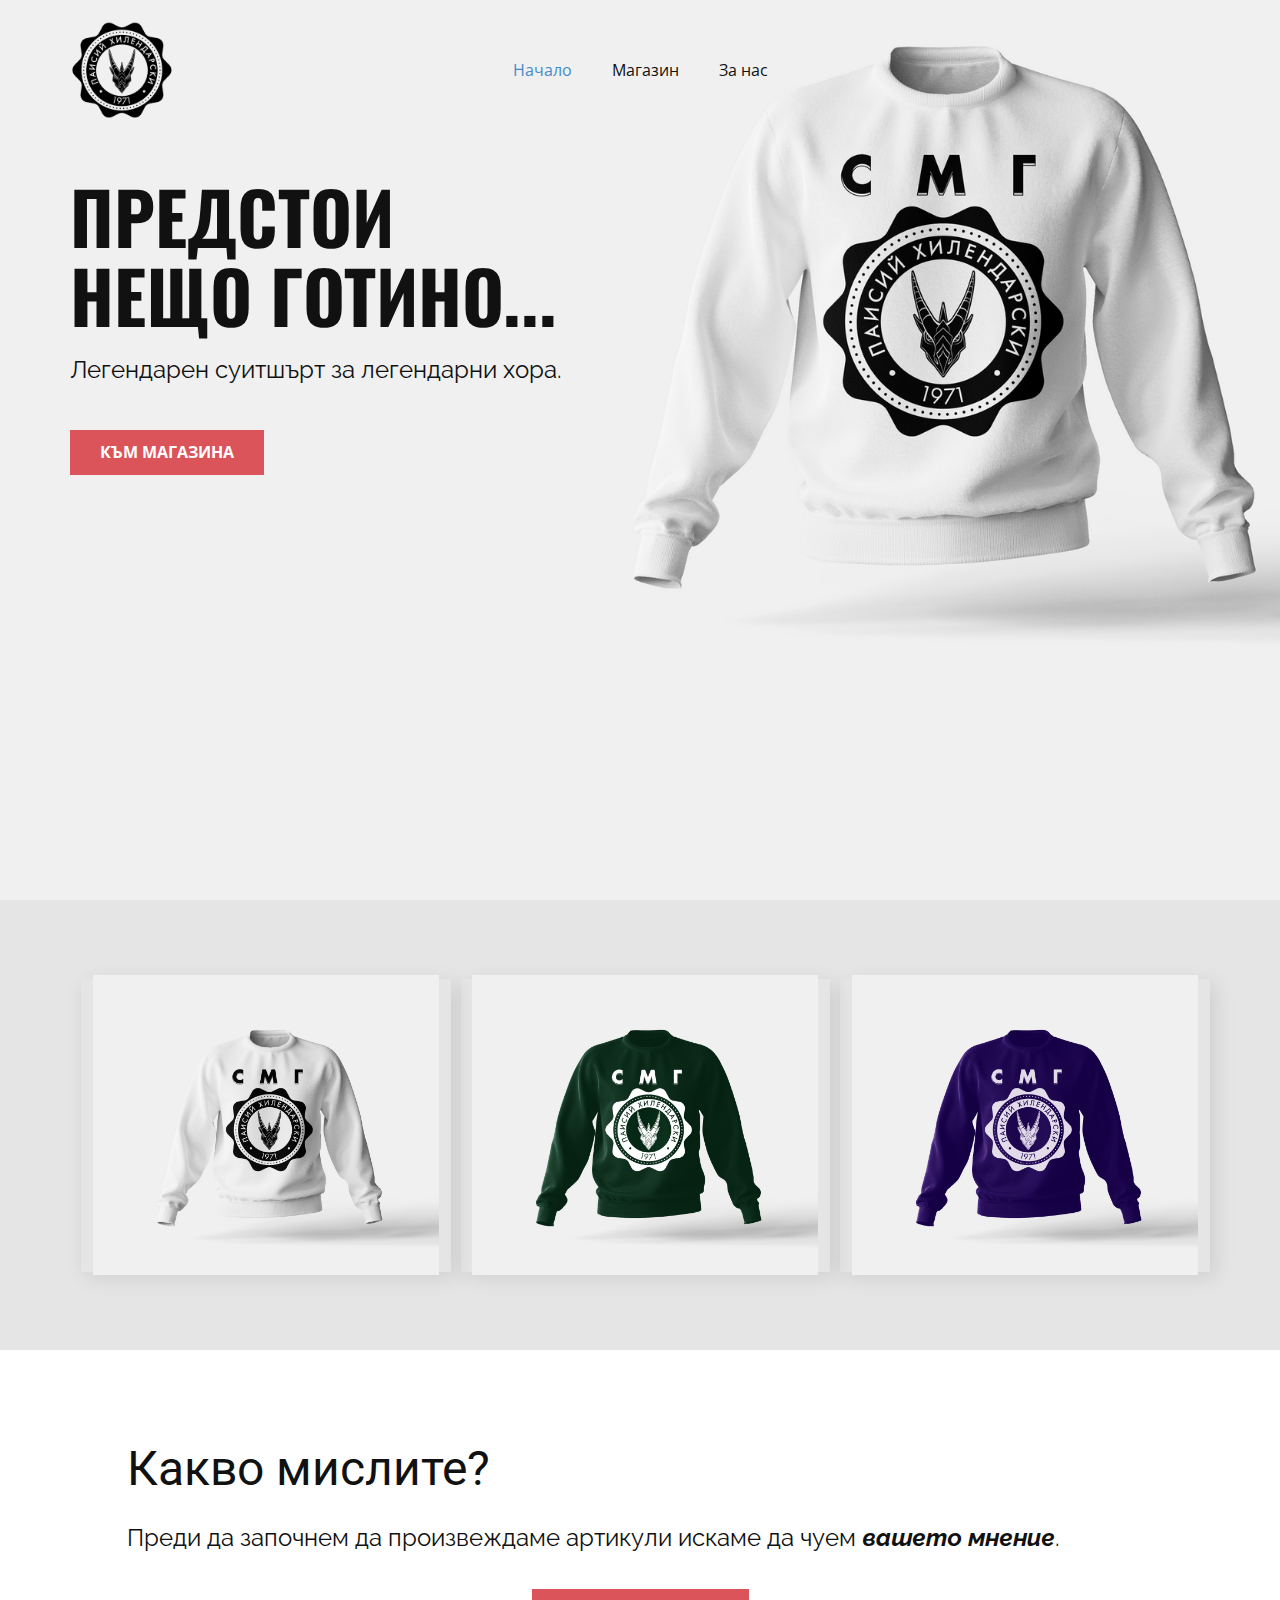
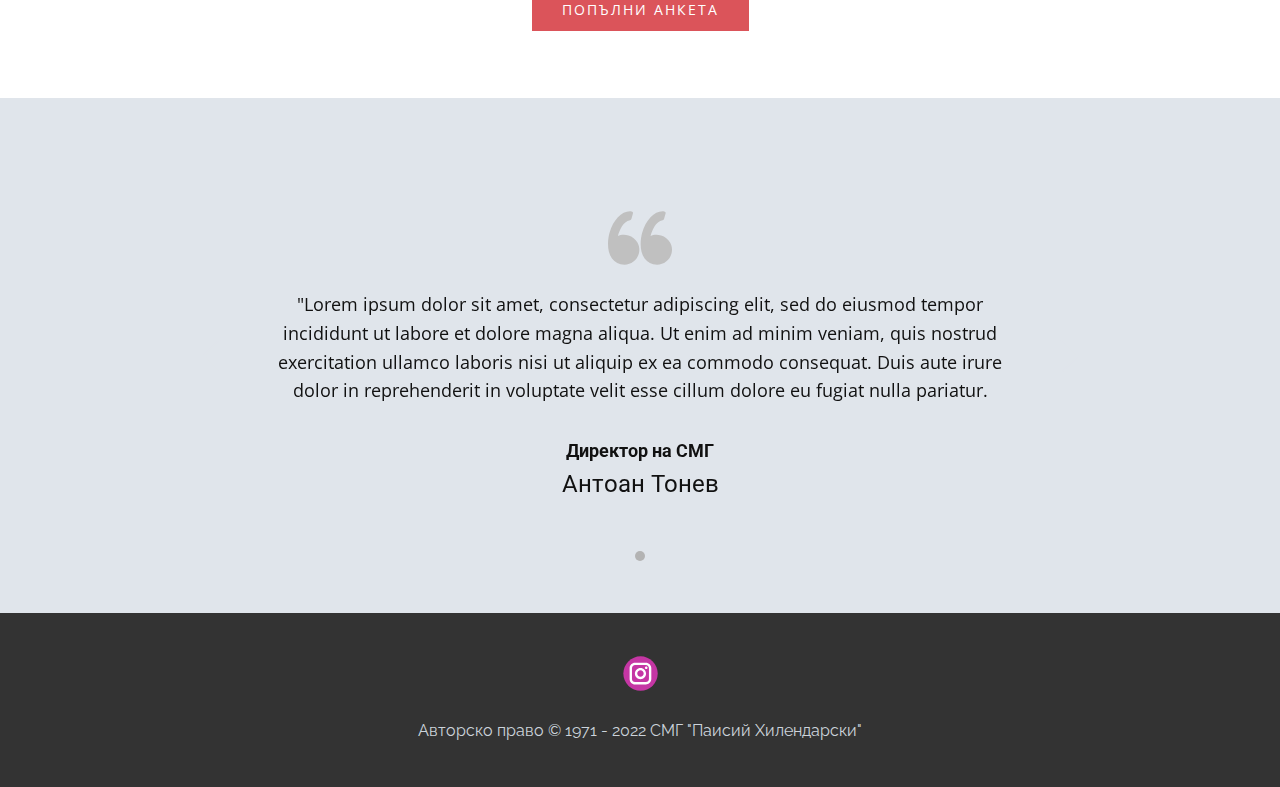
==== commit ed531cfc: "Maybe fix home image going outside bounds on mobile" ====
--- a/index.html
+++ b/index.html
@@ -21,10 +21,11 @@
     
     
     
+    
     <script type="application/ld+json">{
 		"@context": "http://schema.org",
 		"@type": "Organization",
-		"name": "СМГ артикули",
+		"name": "СМГ Артикули",
 		"url": "/",
 		"logo": "images/logo_3.png",
 		"sameAs": [
@@ -37,7 +38,7 @@
     <meta property="og:type" content="website">
     <link rel="canonical" href="/">
   </head>
-  <body data-home-page="https://website1804155.nicepage.io/Начало.html?version=315aa107-69a6-4b9f-af60-f54d6c06ea8e" data-home-page-title="Начало" class="u-body u-overlap u-xl-mode"><header class="u-clearfix u-header" id="sec-8ac5"><div class="u-clearfix u-sheet u-sheet-1">
+  <body data-home-page="https://website1804155.nicepage.io/Начало.html?version=e198a219-3de9-485f-93bb-b314b0866ecd" data-home-page-title="Начало" class="u-body u-overlap u-xl-mode"><header class="u-clearfix u-header" id="sec-8ac5"><div class="u-clearfix u-sheet u-sheet-1">
         <a href="Начало.html" data-page-id="1804166" class="u-image u-logo u-image-1" data-image-width="1080" data-image-height="1080" title="Начало">
           <img src="images/logo_3.png" class="u-logo-image u-logo-image-1">
         </a>
@@ -72,8 +73,8 @@
           </div>
         </nav>
       </div></header>
-    <section class="u-align-left u-clearfix u-custom-color-2 u-section-1" src="" id="sec-f7af">
-      <img class="u-hover-feature u-image u-image-default u-image-1" src="images/Free_Sweatshirt_Mockup_2.png" alt="" data-image-width="1440" data-image-height="1080">
+    <section class="u-align-left u-clearfix u-custom-color-2 u-hidden-md u-hidden-sm u-hidden-xs u-section-1" src="" id="sec-f7af">
+      <img class="u-expanded-width-sm u-expanded-width-xs u-hover-feature u-image u-image-default u-image-1" src="images/Free_Sweatshirt_Mockup_2.png" alt="" data-image-width="1440" data-image-height="1080">
       <h1 class="u-custom-font u-font-oswald u-text u-text-default u-title u-text-1">преДстои<br>Нещо готино...
       </h1>
       <p class="u-custom-font u-font-raleway u-large-text u-text u-text-variant u-text-2">Легендарен ​суитшърт за легендарни хора.<br>
@@ -82,7 +83,17 @@
       </a>
       
     </section>
-    <section class="u-clearfix u-grey-10 u-hidden-md u-hidden-sm u-hidden-xs u-section-2" id="sec-1733">
+    <section class="u-align-left u-clearfix u-custom-color-2 u-hidden-lg u-hidden-xl u-section-2" src="" id="carousel_a923">
+      <img class="u-expanded-width-md u-expanded-width-sm u-expanded-width-xs u-hover-feature u-image u-image-default u-image-1" src="images/Free_Sweatshirt_Mockup_2.png" alt="" data-image-width="1440" data-image-height="1080">
+      <h1 class="u-custom-font u-font-oswald u-text u-text-default u-title u-text-1">преДстои<br>Нещо готино...
+      </h1>
+      <p class="u-custom-font u-font-raleway u-large-text u-text u-text-variant u-text-2">Легендарен ​суитшърт за легендарни хора.<br>
+      </p>
+      <a href="Магазин.html" data-page-id="1804165" class="u-btn u-button-style u-palette-2-base u-btn-1">към магазина<br>
+      </a>
+      
+    </section>
+    <section class="u-clearfix u-grey-10 u-hidden-md u-hidden-sm u-hidden-xs u-section-3" id="sec-1733">
       <div class="u-clearfix u-sheet u-valign-middle-lg u-valign-middle-xl u-sheet-1">
         <div class="u-expanded-width-lg u-expanded-width-md u-expanded-width-sm u-expanded-width-xs u-list u-list-1">
           <div class="u-repeater u-repeater-1">
@@ -105,7 +116,7 @@
         </div>
       </div>
     </section>
-    <section class="u-align-center u-clearfix u-grey-5 u-hidden-lg u-hidden-xl u-section-3" id="sec-0050">
+    <section class="u-align-center u-clearfix u-grey-5 u-hidden-lg u-hidden-xl u-section-4" id="sec-0050">
       <div class="u-clearfix u-sheet u-valign-middle-lg u-valign-middle-xl u-sheet-1">
         <div class="u-carousel u-expanded-width-sm u-expanded-width-xs u-gallery u-gallery-slider u-layout-carousel u-lightbox u-no-transition u-show-text-on-hover u-gallery-1" id="carousel-f035" data-interval="5000" data-u-ride="carousel">
           <ol class="u-absolute-hcenter u-carousel-indicators u-carousel-indicators-1">
@@ -174,7 +185,7 @@
         </div>
       </div>
     </section>
-    <section class="u-align-center u-clearfix u-white u-section-4" id="sec-8b88">
+    <section class="u-align-center u-clearfix u-white u-section-5" id="sec-8b88">
       <div class="u-clearfix u-sheet u-sheet-1">
         <h2 class="u-align-left u-text u-text-default-lg u-text-default-md u-text-default-xl u-text-1">Какво мислите?</h2>
         <h4 class="u-align-left u-custom-font u-font-raleway u-text u-text-default-xl u-text-2">Преди да започнем да произвеждаме артикули&nbsp;искаме да чуем <i><b>вашето мнение</b></i>.
@@ -183,7 +194,7 @@
         </a>
       </div>
     </section>
-    <section class="u-align-left u-clearfix u-palette-5-light-2 u-section-5" id="sec-14f7">
+    <section class="u-align-left u-clearfix u-palette-5-light-2 u-section-6" id="sec-14f7">
       <div class="u-clearfix u-sheet u-valign-middle u-sheet-1">
         <div id="carousel-82ff" data-interval="5000" data-u-ride="carousel" class="u-carousel u-expanded-width-xs u-slider u-slider-1">
           <ol class="u-absolute-hcenter u-carousel-indicators u-carousel-indicators-1">
--- a/Начало.css
+++ b/Начало.css
@@ -8,13 +8,13 @@
   height: 829px;
   transition-duration: 0.5s;
   transform: translateX(0px) translateY(0px) scale(1) rotate(0deg);
-  margin: -74px 0 0 auto;
+  margin: -106px 0 0 auto;
 }
 
 .u-section-1 .u-text-1 {
   text-transform: uppercase;
   font-weight: 700;
-  margin: -579px auto 0 calc(((100% - 1140px) / 2));
+  margin: -547px auto 0 calc(((100% - 1140px) / 2));
 }
 
 .u-section-1 .u-text-2 {
@@ -33,12 +33,12 @@
   .u-section-1 .u-image-1 {
     width: 553px;
     height: 701px;
-    margin-top: 56px;
+    margin-top: -9px;
   }
 
   .u-section-1 .u-text-1 {
     width: auto;
-    margin-top: -580px;
+    margin-top: -515px;
     margin-left: calc(((100% - 1140px) / 2) + 100px);
   }
 
@@ -61,14 +61,13 @@
   }
 
   .u-section-1 .u-image-1 {
-    width: 842px;
+    width: 788px;
     height: 568px;
-    margin-top: 286px;
-    margin-right: calc(((100% - 720px) / 2) + -72px);
+    margin-top: 285px;
   }
 
   .u-section-1 .u-text-1 {
-    margin-top: -727px;
+    margin-top: -726px;
     margin-left: calc(((100% - 720px) / 2));
   }
 
@@ -92,9 +91,10 @@
 
   .u-section-1 .u-image-1 {
     height: 589px;
-    width: 639px;
     margin-top: 213px;
-    margin-right: auto;
+    margin-right: initial;
+    margin-left: initial;
+    width: auto;
   }
 
   .u-section-1 .u-text-1 {
@@ -123,8 +123,10 @@
 
   .u-section-1 .u-image-1 {
     height: 443px;
-    width: 439px;
     margin-top: 205px;
+    width: auto;
+    margin-right: initial;
+    margin-left: initial;
   }
 
   .u-section-1 .u-text-1 {
@@ -164,103 +166,263 @@
   transform: rotate(0deg) scale(1) translateX(0px) translateY(0px) !important;
 } .u-section-2 {
   background-image: none;
-}
-
-.u-section-2 .u-sheet-1 {
+  min-height: 100vh;
+}
+
+.u-section-2 .u-image-1 {
+  width: 692px;
+  height: 829px;
+  transition-duration: 0.5s;
+  transform: translateX(0px) translateY(0px) scale(1) rotate(0deg);
+  margin: -97px 0 0 auto;
+}
+
+.u-section-2 .u-text-1 {
+  text-transform: uppercase;
+  font-weight: 700;
+  margin: -556px auto 0 calc(((100% - 1140px) / 2));
+}
+
+.u-section-2 .u-text-2 {
+  font-size: 1.5rem;
+  margin: 17px calc(((100% - 1140px) / 2) + 557px) 0 calc(((100% - 1140px) / 2));
+}
+
+.u-section-2 .u-btn-1 {
+  background-image: none;
+  text-transform: uppercase;
+  font-weight: 700;
+  margin: 40px auto 60px calc(((100% - 1140px) / 2));
+}
+
+@media (max-width: 1199px) {
+  .u-section-2 .u-image-1 {
+    width: 553px;
+    height: 701px;
+    margin-top: -9px;
+  }
+
+  .u-section-2 .u-text-1 {
+    width: auto;
+    margin-top: -515px;
+    margin-left: calc(((100% - 1140px) / 2) + 100px);
+  }
+
+  .u-section-2 .u-text-2 {
+    width: auto;
+    margin-top: 26px;
+    margin-right: calc(((100% - 1140px) / 2) + 522px);
+    margin-left: calc(((100% - 1140px) / 2) + 100px);
+  }
+
+  .u-section-2 .u-btn-1 {
+    margin-top: 124px;
+    margin-left: calc(((100% - 1140px) / 2) + 100px);
+  }
+}
+
+@media (max-width: 991px) {
+   .u-section-2 {
+    min-height: 810px;
+  }
+
+  .u-section-2 .u-image-1 {
+    height: 568px;
+    margin-top: 285px;
+    margin-right: initial;
+    margin-left: initial;
+    width: auto;
+  }
+
+  .u-section-2 .u-text-1 {
+    margin-top: -726px;
+    margin-left: calc(((100% - 720px) / 2));
+  }
+
+  .u-section-2 .u-text-2 {
+    margin-top: 17px;
+    margin-right: calc(((100% - 720px) / 2) + 446px);
+    margin-left: calc(((100% - 720px) / 2));
+  }
+
+  .u-section-2 .u-btn-1 {
+    margin-top: -61px;
+    margin-right: calc(((100% - 720px) / 2));
+    margin-left: auto;
+  }
+}
+
+@media (max-width: 767px) {
+   .u-section-2 {
+    min-height: 939px;
+  }
+
+  .u-section-2 .u-image-1 {
+    height: 589px;
+    margin-top: 213px;
+    width: auto;
+    margin-right: initial;
+    margin-left: initial;
+  }
+
+  .u-section-2 .u-text-1 {
+    margin-top: -676px;
+    margin-left: calc(((100% - 540px) / 2));
+  }
+
+  .u-section-2 .u-text-2 {
+    width: 503px;
+    margin-top: 521px;
+    margin-left: auto;
+    margin-right: auto;
+  }
+
+  .u-section-2 .u-btn-1 {
+    margin-top: 32px;
+    margin-right: auto;
+    margin-bottom: 44px;
+  }
+}
+
+@media (max-width: 575px) {
+   .u-section-2 {
+    min-height: 933px;
+  }
+
+  .u-section-2 .u-image-1 {
+    height: 443px;
+    margin-top: 205px;
+    width: auto;
+    margin-right: initial;
+    margin-left: initial;
+  }
+
+  .u-section-2 .u-text-1 {
+    margin-top: -527px;
+    margin-left: calc(((100% - 340px) / 2));
+  }
+
+  .u-section-2 .u-text-2 {
+    width: 340px;
+    margin-top: 456px;
+  }
+
+  .u-section-2 .u-btn-1 {
+    margin-top: 51px;
+    margin-bottom: 60px;
+  }
+}
+
+.u-section-2 .u-image-1,
+.u-section-2 .u-image-1:before {
+  transition-property: fill, color, background-color, stroke-width, border-style, border-width, border-top-width, border-left-width, border-right-width, border-bottom-width, custom-border, borders, box-shadow, text-shadow, opacity, border-radius, stroke, border-color, font-size, font-style, font-weight, text-decoration, letter-spacing, transform, background-image, background-size, background-position;
+}
+
+.u-section-2 .u-container-layout:hover .u-image-1 {
+  transform: rotate(0deg) scale(1) translateX(0px) translateY(0px) !important;
+}
+
+.u-container-layout.hover .u-section-2 .u-image-1 {
+  transform: rotate(0deg) scale(1) translateX(0px) translateY(0px) !important;
+} .u-section-3 {
+  background-image: none;
+}
+
+.u-section-3 .u-sheet-1 {
   min-height: 450px;
 }
 
-.u-section-2 .u-list-1 {
+.u-section-3 .u-list-1 {
   grid-template-rows: repeat(1, auto);
   width: 1129px;
   margin: 60px 0 60px auto;
 }
 
-.u-section-2 .u-repeater-1 {
+.u-section-3 .u-repeater-1 {
   grid-template-columns: repeat(3, calc(33.3333% - 6.66667px));
   min-height: 293px;
   grid-gap: 10px;
 }
 
-.u-section-2 .u-list-item-1 {
+.u-section-3 .u-list-item-1 {
   box-shadow: 5px 5px 20px 0 rgba(0,0,0,0.1);
 }
 
-.u-section-2 .u-container-layout-1 {
+.u-section-3 .u-container-layout-1 {
   padding: 0;
 }
 
-.u-section-2 .u-image-1 {
+.u-section-3 .u-image-1 {
   height: 300px;
   width: 346px;
   margin: -4px auto;
 }
 
-.u-section-2 .u-list-item-2 {
+.u-section-3 .u-list-item-2 {
   box-shadow: 5px 5px 20px 0 rgba(0,0,0,0.1);
   transition-duration: 0.5s;
 }
 
-.u-section-2 .u-container-layout-2 {
+.u-section-3 .u-container-layout-2 {
   padding: 0;
 }
 
-.u-section-2 .u-image-2 {
+.u-section-3 .u-image-2 {
   height: 300px;
   width: 346px;
   margin: -4px auto;
 }
 
-.u-section-2 .u-list-item-3 {
+.u-section-3 .u-list-item-3 {
   box-shadow: 5px 5px 20px 0 rgba(0,0,0,0.1);
 }
 
-.u-section-2 .u-container-layout-3 {
+.u-section-3 .u-container-layout-3 {
   padding: 0;
 }
 
-.u-section-2 .u-image-3 {
+.u-section-3 .u-image-3 {
   height: 300px;
   width: 346px;
   margin: -4px auto;
 }
 
 @media (max-width: 1199px) {
-  .u-section-2 .u-sheet-1 {
+  .u-section-3 .u-sheet-1 {
     min-height: 417px;
   }
 
-  .u-section-2 .u-list-1 {
-    margin-right: initial;
-    margin-left: initial;
-    width: auto;
-  }
-
-  .u-section-2 .u-repeater-1 {
+  .u-section-3 .u-list-1 {
+    margin-right: initial;
+    margin-left: initial;
+    width: auto;
+  }
+
+  .u-section-3 .u-repeater-1 {
     min-height: 297px;
   }
 
-  .u-section-2 .u-list-item-1 {
+  .u-section-3 .u-list-item-1 {
     background-size: auto;
   }
 
-  .u-section-2 .u-image-1 {
+  .u-section-3 .u-image-1 {
     width: 288px;
     margin-top: -3px;
     margin-bottom: 0;
   }
 
-  .u-section-2 .u-list-item-2 {
+  .u-section-3 .u-list-item-2 {
     background-size: auto;
   }
 
-  .u-section-2 .u-image-2 {
+  .u-section-3 .u-image-2 {
     width: 288px;
     margin-top: -3px;
     margin-bottom: 0;
   }
 
-  .u-section-2 .u-image-3 {
+  .u-section-3 .u-image-3 {
     width: 288px;
     margin-top: -3px;
     margin-bottom: 0;
@@ -268,116 +430,116 @@
 }
 
 @media (max-width: 991px) {
-  .u-section-2 .u-sheet-1 {
+  .u-section-3 .u-sheet-1 {
     min-height: 797px;
   }
 
-  .u-section-2 .u-list-1 {
+  .u-section-3 .u-list-1 {
     height: auto;
     width: auto;
     margin-right: initial;
     margin-left: initial;
   }
 
-  .u-section-2 .u-repeater-1 {
+  .u-section-3 .u-repeater-1 {
     grid-template-columns: repeat(2, calc(50% - 5px));
     min-height: 490px;
   }
 
-  .u-section-2 .u-image-1 {
+  .u-section-3 .u-image-1 {
     width: 337px;
   }
 
-  .u-section-2 .u-image-2 {
+  .u-section-3 .u-image-2 {
     width: 337px;
   }
 
-  .u-section-2 .u-image-3 {
+  .u-section-3 .u-image-3 {
     width: 337px;
   }
 }
 
 @media (max-width: 767px) {
-  .u-section-2 .u-repeater-1 {
+  .u-section-3 .u-repeater-1 {
     grid-template-columns: repeat(1, 100%);
   }
 
-  .u-section-2 .u-container-layout-1 {
+  .u-section-3 .u-container-layout-1 {
     padding-left: 12px;
     padding-right: 12px;
   }
 
-  .u-section-2 .u-image-1 {
+  .u-section-3 .u-image-1 {
     width: 515px;
   }
 
-  .u-section-2 .u-container-layout-2 {
+  .u-section-3 .u-container-layout-2 {
     padding-left: 12px;
     padding-right: 12px;
   }
 
-  .u-section-2 .u-image-2 {
+  .u-section-3 .u-image-2 {
     width: 515px;
   }
 
-  .u-section-2 .u-container-layout-3 {
+  .u-section-3 .u-container-layout-3 {
     padding-left: 12px;
     padding-right: 12px;
   }
 
-  .u-section-2 .u-image-3 {
+  .u-section-3 .u-image-3 {
     width: 515px;
   }
 }
 
 @media (max-width: 575px) {
-  .u-section-2 .u-container-layout-1 {
+  .u-section-3 .u-container-layout-1 {
     padding-left: 7px;
     padding-right: 7px;
   }
 
-  .u-section-2 .u-image-1 {
-    margin-right: initial;
-    margin-left: initial;
-    width: auto;
-  }
-
-  .u-section-2 .u-container-layout-2 {
+  .u-section-3 .u-image-1 {
+    margin-right: initial;
+    margin-left: initial;
+    width: auto;
+  }
+
+  .u-section-3 .u-container-layout-2 {
     padding-left: 7px;
     padding-right: 7px;
   }
 
-  .u-section-2 .u-image-2 {
-    margin-right: initial;
-    margin-left: initial;
-    width: auto;
-  }
-
-  .u-section-2 .u-container-layout-3 {
+  .u-section-3 .u-image-2 {
+    margin-right: initial;
+    margin-left: initial;
+    width: auto;
+  }
+
+  .u-section-3 .u-container-layout-3 {
     padding-left: 7px;
     padding-right: 7px;
   }
 
-  .u-section-2 .u-image-3 {
-    margin-right: initial;
-    margin-left: initial;
-    width: auto;
-  }
-} .u-section-3 {
+  .u-section-3 .u-image-3 {
+    margin-right: initial;
+    margin-left: initial;
+    width: auto;
+  }
+} .u-section-4 {
   background-image: none;
 }
 
-.u-section-3 .u-sheet-1 {
+.u-section-4 .u-sheet-1 {
   min-height: 503px;
 }
 
-.u-section-3 .u-gallery-1 {
+.u-section-4 .u-gallery-1 {
   height: 409px;
   width: 503px;
   margin: 39px auto 60px;
 }
 
-.u-section-3 .u-carousel-indicators-1 {
+.u-section-4 .u-carousel-indicators-1 {
   position: absolute;
   width: auto;
   height: auto;
@@ -385,37 +547,37 @@
   bottom: -35px;
 }
 
-.u-section-3 .u-gallery-inner-1 {
+.u-section-4 .u-gallery-inner-1 {
   background-image: url("images/Free_Sweatshirt_Mockup_2.png");
 }
 
-.u-section-3 .u-carousel-item-1 {
+.u-section-4 .u-carousel-item-1 {
   margin-right: 0;
 }
 
-.u-section-3 .u-over-slide-1 {
+.u-section-4 .u-over-slide-1 {
   background-image: linear-gradient(0deg, rgba(0,0,0,0.2), rgba(0,0,0,0.2));
   padding: 30px;
 }
 
-.u-section-3 .u-carousel-item-2 {
+.u-section-4 .u-carousel-item-2 {
   margin-right: 0;
 }
 
-.u-section-3 .u-over-slide-2 {
+.u-section-4 .u-over-slide-2 {
   background-image: linear-gradient(0deg, rgba(0,0,0,0.2), rgba(0,0,0,0.2));
 }
 
-.u-section-3 .u-carousel-item-3 {
+.u-section-4 .u-carousel-item-3 {
   margin-right: 0;
 }
 
-.u-section-3 .u-over-slide-3 {
+.u-section-4 .u-over-slide-3 {
   background-image: linear-gradient(0deg, rgba(0,0,0,0.2), rgba(0,0,0,0.2));
   padding: 30px;
 }
 
-.u-section-3 .u-carousel-control-1 {
+.u-section-4 .u-carousel-control-1 {
   position: absolute;
   left: -81px;
   width: 40px;
@@ -423,7 +585,7 @@
   right: auto;
 }
 
-.u-section-3 .u-carousel-control-2 {
+.u-section-4 .u-carousel-control-2 {
   position: absolute;
   width: 40px;
   height: 40px;
@@ -432,42 +594,42 @@
 }
 
 @media (max-width: 991px) {
-  .u-section-3 .u-gallery-1 {
+  .u-section-4 .u-gallery-1 {
     width: 617px;
     margin-top: 37px;
     margin-bottom: 57px;
   }
 
-  .u-section-3 .u-gallery-inner-1 {
+  .u-section-4 .u-gallery-inner-1 {
     background-position: 50% 50%;
   }
 
-  .u-section-3 .u-carousel-item-1 {
+  .u-section-4 .u-carousel-item-1 {
     margin-top: 0;
     margin-bottom: 0;
   }
 
-  .u-section-3 .u-carousel-item-2 {
+  .u-section-4 .u-carousel-item-2 {
     margin-top: 0;
     margin-bottom: 0;
   }
 
-  .u-section-3 .u-over-slide-2 {
+  .u-section-4 .u-over-slide-2 {
     padding: 30px;
   }
 
-  .u-section-3 .u-carousel-item-3 {
+  .u-section-4 .u-carousel-item-3 {
     margin-top: 0;
     margin-bottom: 0;
   }
 }
 
 @media (max-width: 767px) {
-  .u-section-3 .u-sheet-1 {
+  .u-section-4 .u-sheet-1 {
     min-height: 514px;
   }
 
-  .u-section-3 .u-gallery-1 {
+  .u-section-4 .u-gallery-1 {
     margin-top: 39px;
     margin-bottom: 60px;
     margin-right: initial;
@@ -477,34 +639,35 @@
 }
 
 @media (max-width: 575px) {
-  .u-section-3 .u-sheet-1 {
+  .u-section-4 .u-sheet-1 {
     min-height: 448px;
   }
 
-  .u-section-3 .u-gallery-1 {
+  .u-section-4 .u-gallery-1 {
     height: 344px;
     width: auto;
     margin-right: initial;
     margin-left: initial;
   }
-} .u-section-4 {
+} .u-section-5 {
   background-image: none;
 }
 
-.u-section-4 .u-sheet-1 {
+.u-section-5 .u-sheet-1 {
   min-height: 348px;
 }
 
-.u-section-4 .u-text-1 {
+.u-section-5 .u-text-1 {
   font-size: 3rem;
   margin: 93px auto 0 57px;
 }
 
-.u-section-4 .u-text-2 {
+.u-section-5 .u-text-2 {
+  font-size: 1.5rem;
   margin: 28px auto 0 57px;
 }
 
-.u-section-4 .u-btn-1 {
+.u-section-5 .u-btn-1 {
   background-image: none;
   text-transform: uppercase;
   letter-spacing: 2px;
@@ -513,165 +676,164 @@
 }
 
 @media (max-width: 1199px) {
-  .u-section-4 .u-sheet-1 {
+  .u-section-5 .u-sheet-1 {
     min-height: 355px;
   }
 
-  .u-section-4 .u-text-2 {
+  .u-section-5 .u-text-2 {
     width: auto;
     margin-top: 11px;
     margin-right: 346px;
   }
 
-  .u-section-4 .u-btn-1 {
+  .u-section-5 .u-btn-1 {
     margin-top: 38px;
   }
 }
 
 @media (max-width: 991px) {
-  .u-section-4 .u-text-2 {
+  .u-section-5 .u-text-2 {
     margin-right: 126px;
   }
 
-  .u-section-4 .u-btn-1 {
+  .u-section-5 .u-btn-1 {
     margin-top: 52px;
     margin-bottom: 47px;
   }
 }
 
 @media (max-width: 767px) {
-  .u-section-4 .u-sheet-1 {
+  .u-section-5 .u-sheet-1 {
     min-height: 332px;
   }
 
-  .u-section-4 .u-text-1 {
+  .u-section-5 .u-text-1 {
     width: auto;
     margin-top: 88px;
     margin-right: -22px;
     margin-left: 22px;
   }
 
-  .u-section-4 .u-text-2 {
+  .u-section-5 .u-text-2 {
     margin-top: 22px;
     margin-left: 22px;
     margin-right: 22px;
-    font-size: 1.5rem;
-  }
-
-  .u-section-4 .u-btn-1 {
+  }
+
+  .u-section-5 .u-btn-1 {
     margin-top: 31px;
     margin-bottom: 38px;
   }
 }
 
 @media (max-width: 575px) {
-  .u-section-4 .u-sheet-1 {
+  .u-section-5 .u-sheet-1 {
     min-height: 360px;
   }
 
-  .u-section-4 .u-text-1 {
+  .u-section-5 .u-text-1 {
     font-size: 2.25rem;
     margin-top: 68px;
     margin-right: 45px;
     margin-left: 12px;
   }
 
-  .u-section-4 .u-text-2 {
+  .u-section-5 .u-text-2 {
     font-size: 1.25rem;
     margin-top: 62px;
     margin-left: 12px;
     margin-right: 12px;
   }
 
-  .u-section-4 .u-btn-1 {
+  .u-section-5 .u-btn-1 {
     margin-top: 38px;
     margin-left: 12px;
   }
-} .u-section-5 {
+} .u-section-6 {
   background-image: none;
 }
 
-.u-section-5 .u-sheet-1 {
+.u-section-6 .u-sheet-1 {
   min-height: 514px;
 }
 
-.u-section-5 .u-slider-1 {
+.u-section-6 .u-slider-1 {
   min-height: 431px;
   width: 893px;
   margin: 42px auto;
 }
 
-.u-section-5 .u-carousel-indicators-1 {
+.u-section-6 .u-carousel-indicators-1 {
   position: absolute;
   bottom: 10px;
   width: auto;
   height: auto;
 }
 
-.u-section-5 .u-container-layout-1 {
+.u-section-6 .u-container-layout-1 {
   padding: 30px 80px;
 }
 
-.u-section-5 .u-icon-1 {
+.u-section-6 .u-icon-1 {
   height: 64px;
   width: 64px;
   margin: 36px auto 0;
 }
 
-.u-section-5 .u-text-1 {
+.u-section-6 .u-text-1 {
   font-size: 1.125rem;
   margin: 20px 0 0;
 }
 
-.u-section-5 .u-text-2 {
+.u-section-6 .u-text-2 {
   font-weight: 700;
   width: 232px;
   margin: 35px auto 0;
 }
 
-.u-section-5 .u-text-3 {
+.u-section-6 .u-text-3 {
   width: 191px;
   margin: 8px auto 0;
 }
 
-.u-section-5 .u-carousel-control-1 {
+.u-section-6 .u-carousel-control-1 {
   width: 35px;
   height: 35px;
 }
 
-.u-section-5 .u-carousel-control-2 {
+.u-section-6 .u-carousel-control-2 {
   width: 35px;
   height: 35px;
 }
 
 @media (max-width: 991px) {
-  .u-section-5 .u-slider-1 {
+  .u-section-6 .u-slider-1 {
     width: 720px;
   }
 
-  .u-section-5 .u-container-layout-1 {
+  .u-section-6 .u-container-layout-1 {
     padding-left: 55px;
     padding-right: 55px;
   }
 }
 
 @media (max-width: 767px) {
-  .u-section-5 .u-slider-1 {
+  .u-section-6 .u-slider-1 {
     width: 540px;
   }
 
-  .u-section-5 .u-container-layout-1 {
+  .u-section-6 .u-container-layout-1 {
     padding-left: 10px;
     padding-right: 10px;
   }
 }
 
 @media (max-width: 575px) {
-  .u-section-5 .u-sheet-1 {
+  .u-section-6 .u-sheet-1 {
     min-height: 649px;
   }
 
-  .u-section-5 .u-slider-1 {
+  .u-section-6 .u-slider-1 {
     min-height: 565px;
     height: auto;
     margin-right: initial;
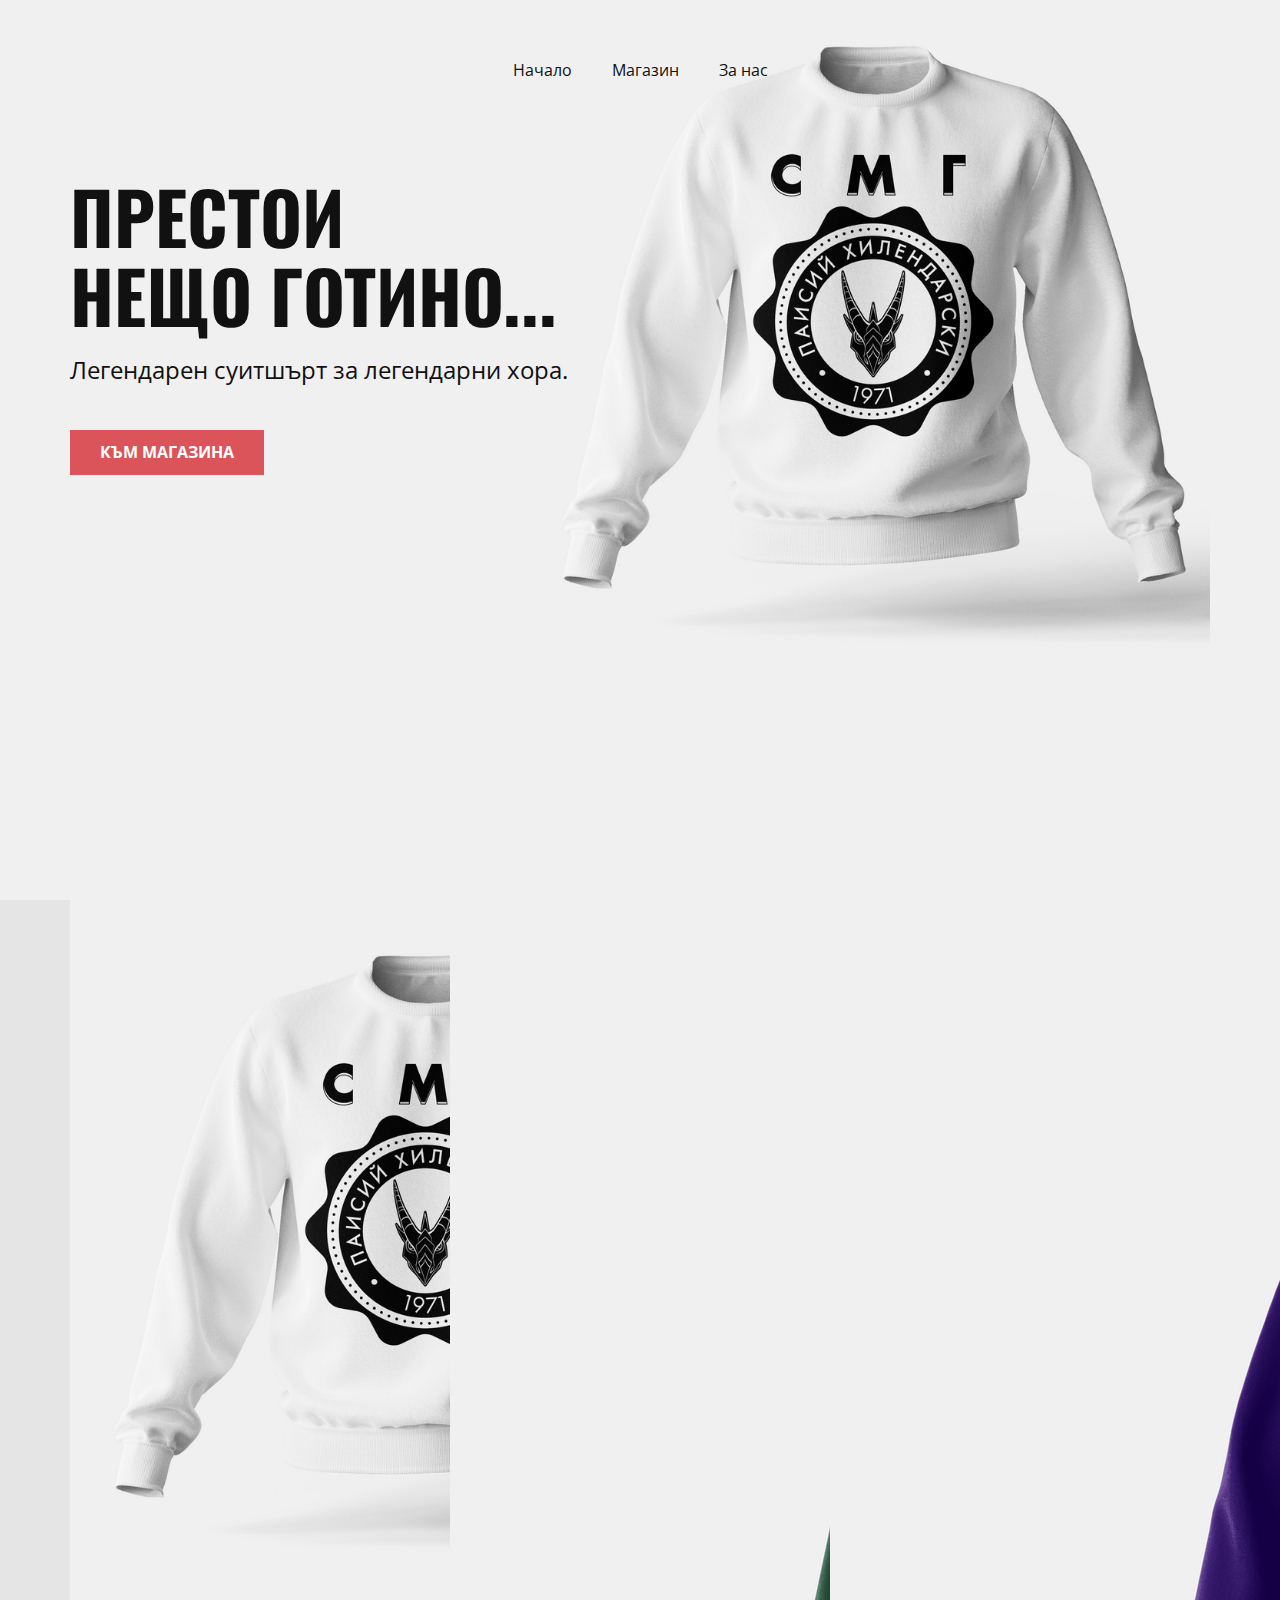
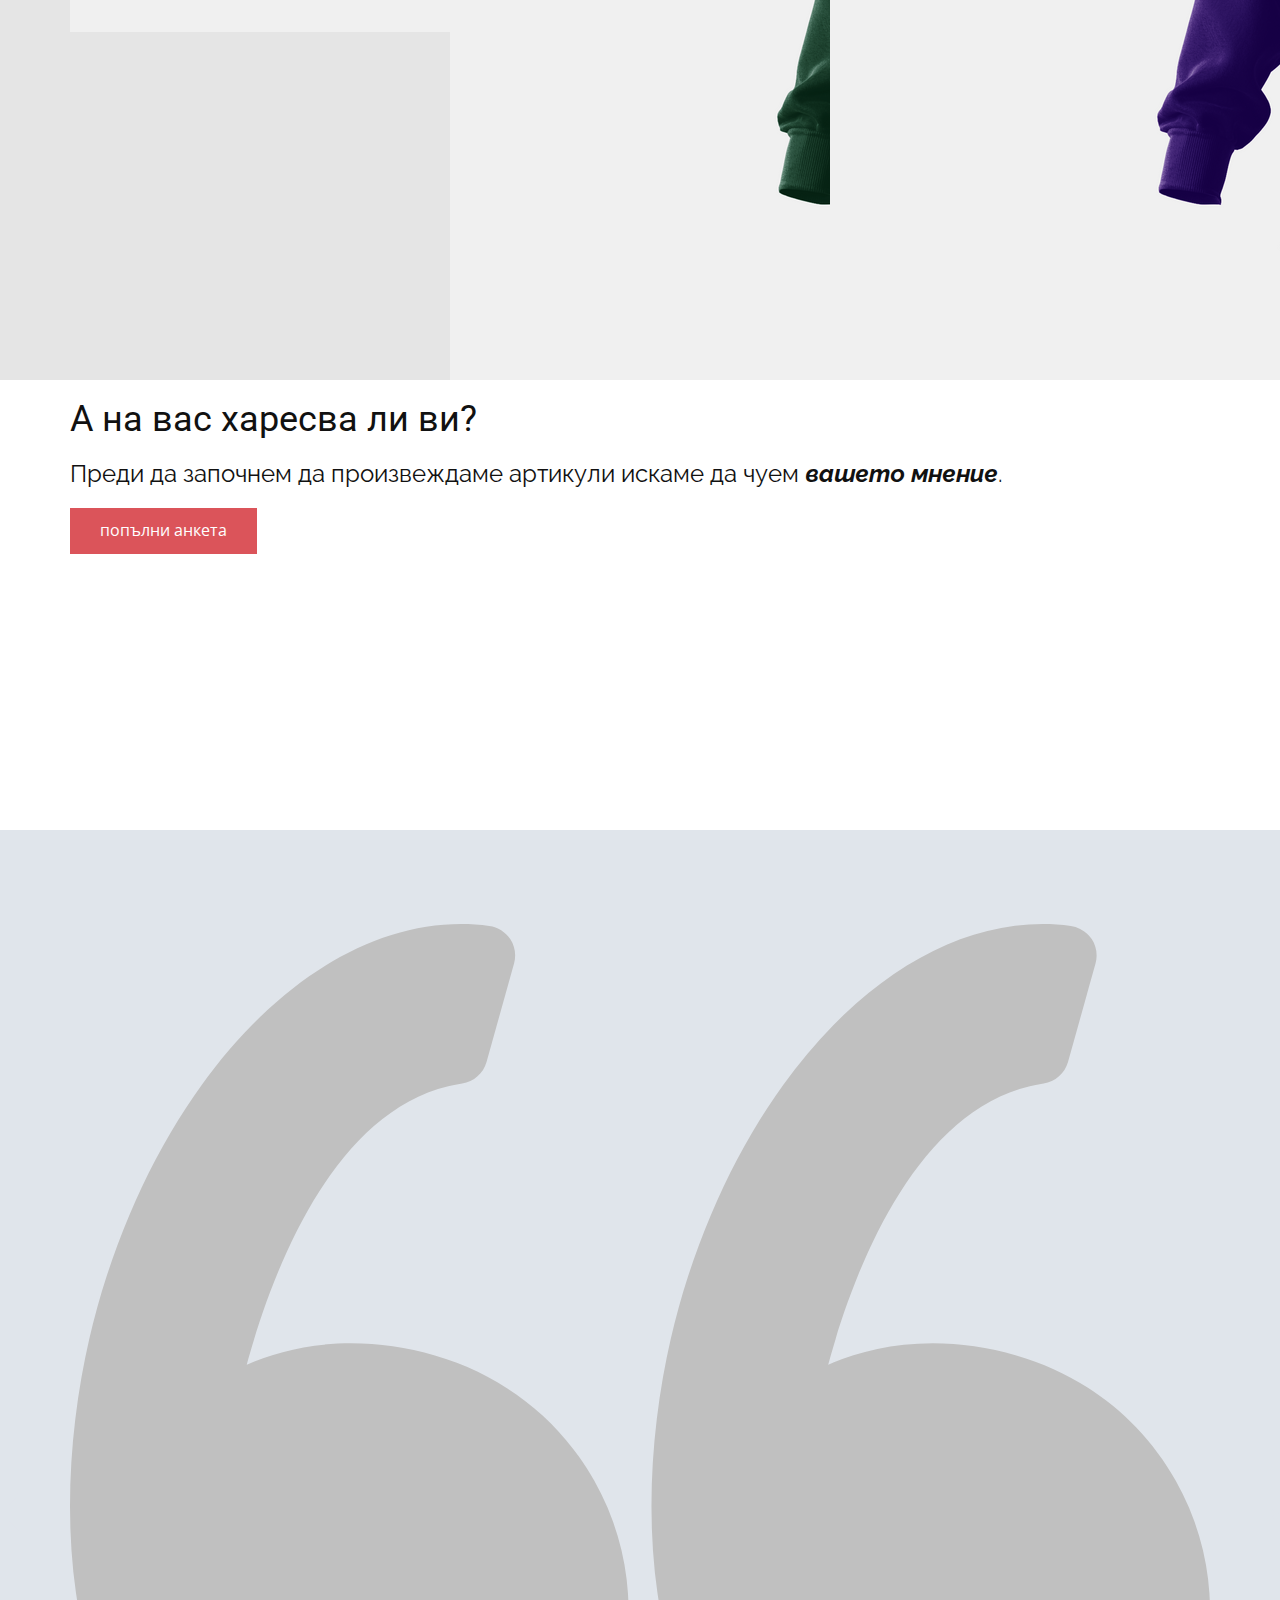
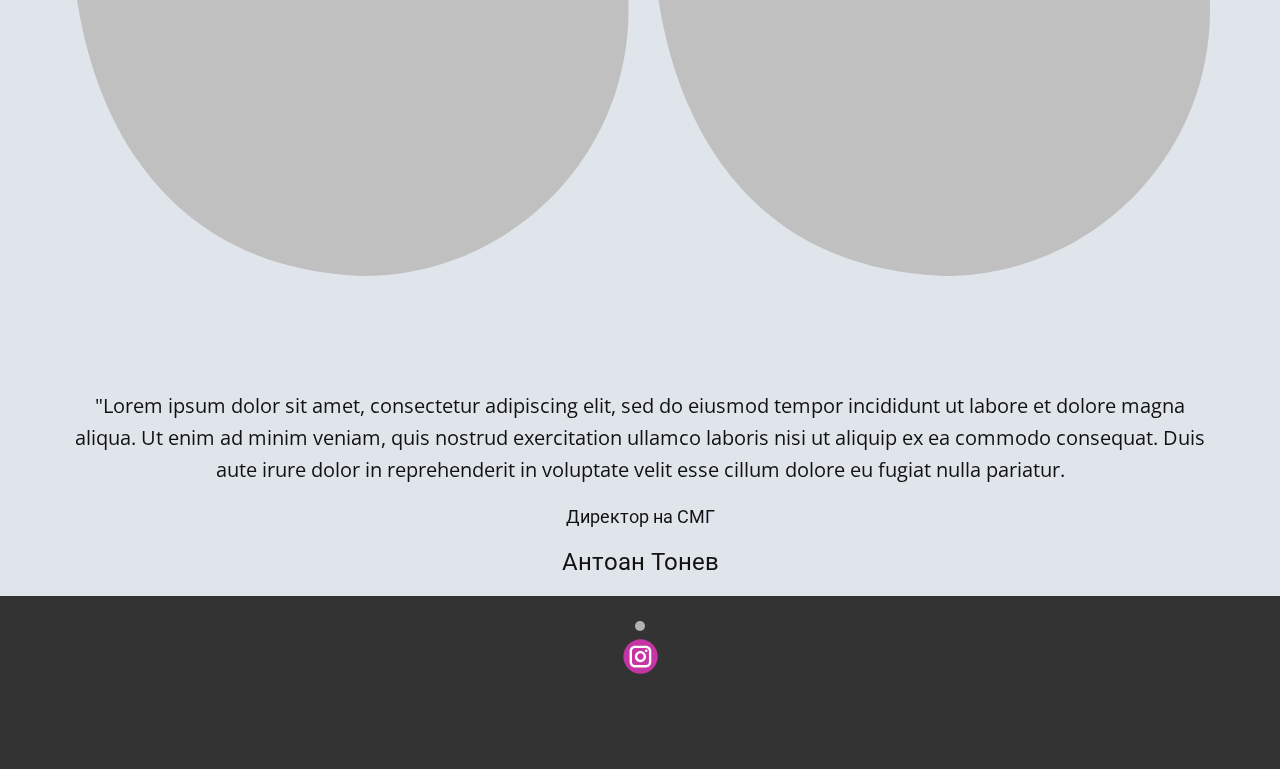
==== commit 0d4ae04a: "Fix icons and titles" ====
--- a/index.html
+++ b/index.html
@@ -6,17 +6,15 @@
     <meta name="keywords" content="престоиНещо готино...">
     <meta name="description" content="">
     <meta name="page_type" content="np-template-header-footer-from-plugin">
-    <title>Начало</title>
+    <title>СМГ Артикули</title>
+	<link rel="icon" type="image/x-icon" href="images/logo_3.png">
     <link rel="stylesheet" href="nicepage.css" media="screen">
 <link rel="stylesheet" href="Начало.css" media="screen">
     <script class="u-script" type="text/javascript" src="jquery-1.9.1.min.js" defer=""></script>
     <script class="u-script" type="text/javascript" src="nicepage.js" defer=""></script>
     <meta name="generator" content="Nicepage 4.9.1, nicepage.com">
-    <link rel="icon" href="images/favicon.png">
     <link id="u-theme-google-font" rel="stylesheet" href="https://fonts.googleapis.com/css?family=Roboto:100,100i,300,300i,400,400i,500,500i,700,700i,900,900i|Open+Sans:300,300i,400,400i,500,500i,600,600i,700,700i,800,800i">
     <link id="u-page-google-font" rel="stylesheet" href="https://fonts.googleapis.com/css?family=Oswald:200,300,400,500,600,700|Raleway:100,100i,200,200i,300,300i,400,400i,500,500i,600,600i,700,700i,800,800i,900,900i">
-    
-    
     
     
     
@@ -25,7 +23,7 @@
     <script type="application/ld+json">{
 		"@context": "http://schema.org",
 		"@type": "Organization",
-		"name": "СМГ Артикули",
+		"name": "СМГ артикули",
 		"url": "/",
 		"logo": "images/logo_3.png",
 		"sameAs": [
@@ -38,9 +36,9 @@
     <meta property="og:type" content="website">
     <link rel="canonical" href="/">
   </head>
-  <body data-home-page="https://website1804155.nicepage.io/Начало.html?version=e198a219-3de9-485f-93bb-b314b0866ecd" data-home-page-title="Начало" class="u-body u-overlap u-xl-mode"><header class="u-clearfix u-header" id="sec-8ac5"><div class="u-clearfix u-sheet u-sheet-1">
+  <body data-home-page="https://website1804155.nicepage.io/Начало.html?version=18ced7d8-837d-4f6e-be41-5d3909e1f950" data-home-page-title="Начало" class="u-body u-overlap u-xl-mode"><header class="u-clearfix u-header" id="sec-8ac5"><div class="u-clearfix u-sheet u-sheet-1">
         <a href="Начало.html" data-page-id="1804166" class="u-image u-logo u-image-1" data-image-width="1080" data-image-height="1080" title="Начало">
-          <img src="images/logo_3.png" class="u-logo-image u-logo-image-1">
+        
         </a>
         <nav class="u-menu u-menu-dropdown u-offcanvas u-menu-1">
           <div class="menu-collapse" style="font-size: 1rem; letter-spacing: 0px;">
@@ -64,7 +62,7 @@
 </li><li class="u-nav-item"><a class="u-button-style u-nav-link" href="Магазин.html">Магазин</a>
 </li><li class="u-nav-item"><a class="u-button-style u-nav-link" href="За-нас.html">За нас</a>
 </li></ul>
-                <a href="Начало.html" data-page-id="1804166" class="u-image u-logo u-image-2" data-image-width="1080" data-image-height="1080" title="Начало">
+                <a href="https://nicepage.com/k/infographic-html-templates" class="u-image u-logo u-image-2" data-image-width="1080" data-image-height="1080">
                   <img src="images/logo.png" class="u-logo-image u-logo-image-2">
                 </a>
               </div>
@@ -73,27 +71,19 @@
           </div>
         </nav>
       </div></header>
-    <section class="u-align-left u-clearfix u-custom-color-2 u-hidden-md u-hidden-sm u-hidden-xs u-section-1" src="" id="sec-f7af">
-      <img class="u-expanded-width-sm u-expanded-width-xs u-hover-feature u-image u-image-default u-image-1" src="images/Free_Sweatshirt_Mockup_2.png" alt="" data-image-width="1440" data-image-height="1080">
-      <h1 class="u-custom-font u-font-oswald u-text u-text-default u-title u-text-1">преДстои<br>Нещо готино...
-      </h1>
-      <p class="u-custom-font u-font-raleway u-large-text u-text u-text-variant u-text-2">Легендарен ​суитшърт за легендарни хора.<br>
-      </p>
-      <a href="Магазин.html" data-page-id="1804165" class="u-btn u-button-style u-palette-2-base u-btn-1">към магазина<br>
-      </a>
+    <section class="u-align-left u-clearfix u-custom-color-2 u-section-1" src="" id="sec-f7af">
+      <div class="u-clearfix u-sheet u-sheet-1">
+        <img class="u-hover-feature u-image u-image-default u-image-1" src="images/Free_Sweatshirt_Mockup_2.png" alt="" data-image-width="1440" data-image-height="1080">
+        <h1 class="u-custom-font u-font-oswald u-text u-text-default u-title u-text-1">престои<br>Нещо готино...
+        </h1>
+        <p class="u-large-text u-text u-text-variant u-text-2">Легендарен ​суитшърт за легендарни хора.<br>
+        </p>
+        <a href="Магазин.html" data-page-id="1804165" class="u-btn u-button-style u-palette-2-base u-btn-1">към магазина<br>
+        </a>
+      </div>
       
     </section>
-    <section class="u-align-left u-clearfix u-custom-color-2 u-hidden-lg u-hidden-xl u-section-2" src="" id="carousel_a923">
-      <img class="u-expanded-width-md u-expanded-width-sm u-expanded-width-xs u-hover-feature u-image u-image-default u-image-1" src="images/Free_Sweatshirt_Mockup_2.png" alt="" data-image-width="1440" data-image-height="1080">
-      <h1 class="u-custom-font u-font-oswald u-text u-text-default u-title u-text-1">преДстои<br>Нещо готино...
-      </h1>
-      <p class="u-custom-font u-font-raleway u-large-text u-text u-text-variant u-text-2">Легендарен ​суитшърт за легендарни хора.<br>
-      </p>
-      <a href="Магазин.html" data-page-id="1804165" class="u-btn u-button-style u-palette-2-base u-btn-1">към магазина<br>
-      </a>
-      
-    </section>
-    <section class="u-clearfix u-grey-10 u-hidden-md u-hidden-sm u-hidden-xs u-section-3" id="sec-1733">
+    <section class="u-clearfix u-grey-10 u-section-2" id="sec-1733">
       <div class="u-clearfix u-sheet u-valign-middle-lg u-valign-middle-xl u-sheet-1">
         <div class="u-expanded-width-lg u-expanded-width-md u-expanded-width-sm u-expanded-width-xs u-list u-list-1">
           <div class="u-repeater u-repeater-1">
@@ -116,85 +106,16 @@
         </div>
       </div>
     </section>
-    <section class="u-align-center u-clearfix u-grey-5 u-hidden-lg u-hidden-xl u-section-4" id="sec-0050">
-      <div class="u-clearfix u-sheet u-valign-middle-lg u-valign-middle-xl u-sheet-1">
-        <div class="u-carousel u-expanded-width-sm u-expanded-width-xs u-gallery u-gallery-slider u-layout-carousel u-lightbox u-no-transition u-show-text-on-hover u-gallery-1" id="carousel-f035" data-interval="5000" data-u-ride="carousel">
-          <ol class="u-absolute-hcenter u-carousel-indicators u-carousel-indicators-1">
-            <li data-u-target="#carousel-f035" data-u-slide-to="0" class="u-active u-grey-70 u-shape-circle" style="width: 10px; height: 10px;"></li>
-            <li data-u-target="#carousel-f035" data-u-slide-to="1" class="u-grey-70 u-shape-circle" style="width: 10px; height: 10px;"></li>
-            <li data-u-target="#carousel-f035" data-u-slide-to="2" class="u-grey-70 u-shape-circle" style="width: 10px; height: 10px;"></li>
-          </ol>
-          <div class="u-carousel-inner u-gallery-inner u-gallery-inner-1" role="listbox" data-image-width="1440" data-image-height="1080">
-            <div class="u-active u-carousel-item u-effect-fade u-gallery-item u-carousel-item-1">
-              <div class="u-back-slide" data-image-width="1440" data-image-height="1080">
-                <img class="u-back-image u-expanded" src="images/Free_Sweatshirt_Mockup_1.png">
-              </div>
-              <div class="u-align-center u-over-slide u-shading u-valign-bottom u-over-slide-1">
-                <h3 class="u-gallery-heading"></h3>
-                <p class="u-gallery-text"></p>
-              </div>
-            </div>
-            <div class="u-carousel-item u-effect-fade u-gallery-item u-carousel-item-2" data-image-width="1440" data-image-height="1080">
-              <div class="u-back-slide">
-                <img class="u-back-image u-expanded" src="images/Free_Sweatshirt_Mockup_3.png">
-              </div>
-              <div class="u-align-center u-over-slide u-shading u-valign-bottom u-over-slide-2">
-                <h3 class="u-gallery-heading"></h3>
-                <p class="u-gallery-text"></p>
-              </div>
-              <style data-mode="XL"></style>
-              <style data-mode="LG"></style>
-              <style data-mode="MD" data-visited="true"></style>
-              <style data-mode="SM" data-visited="true"></style>
-              <style data-mode="XS" data-visited="true"></style>
-            </div>
-            <div class="u-carousel-item u-effect-fade u-gallery-item u-carousel-item-3">
-              <div class="u-back-slide" data-image-width="1440" data-image-height="1080">
-                <img class="u-back-image u-expanded" src="images/Free_Sweatshirt_Mockup_2.png">
-              </div>
-              <div class="u-align-center u-over-slide u-shading u-valign-bottom u-over-slide-3">
-                <h3 class="u-gallery-heading"></h3>
-                <p class="u-gallery-text"></p>
-              </div>
-            </div>
-          </div>
-          <a class="u-absolute-vcenter u-carousel-control u-carousel-control-prev u-grey-70 u-hidden-sm u-hidden-xs u-icon-circle u-opacity u-opacity-70 u-spacing-10 u-text-white u-carousel-control-1" href="#carousel-f035" role="button" data-u-slide="prev">
-            <span aria-hidden="true">
-              <svg viewBox="0 0 451.847 451.847"><path d="M97.141,225.92c0-8.095,3.091-16.192,9.259-22.366L300.689,9.27c12.359-12.359,32.397-12.359,44.751,0
-c12.354,12.354,12.354,32.388,0,44.748L173.525,225.92l171.903,171.909c12.354,12.354,12.354,32.391,0,44.744
-c-12.354,12.365-32.386,12.365-44.745,0l-194.29-194.281C100.226,242.115,97.141,234.018,97.141,225.92z"></path></svg>
-            </span>
-            <span class="sr-only">
-              <svg viewBox="0 0 451.847 451.847"><path d="M97.141,225.92c0-8.095,3.091-16.192,9.259-22.366L300.689,9.27c12.359-12.359,32.397-12.359,44.751,0
-c12.354,12.354,12.354,32.388,0,44.748L173.525,225.92l171.903,171.909c12.354,12.354,12.354,32.391,0,44.744
-c-12.354,12.365-32.386,12.365-44.745,0l-194.29-194.281C100.226,242.115,97.141,234.018,97.141,225.92z"></path></svg>
-            </span>
-          </a>
-          <a class="u-absolute-vcenter u-carousel-control u-carousel-control-next u-grey-70 u-hidden-sm u-hidden-xs u-icon-circle u-opacity u-opacity-70 u-spacing-10 u-text-white u-carousel-control-2" href="#carousel-f035" role="button" data-u-slide="next">
-            <span aria-hidden="true">
-              <svg viewBox="0 0 451.846 451.847"><path d="M345.441,248.292L151.154,442.573c-12.359,12.365-32.397,12.365-44.75,0c-12.354-12.354-12.354-32.391,0-44.744
-L278.318,225.92L106.409,54.017c-12.354-12.359-12.354-32.394,0-44.748c12.354-12.359,32.391-12.359,44.75,0l194.287,194.284
-c6.177,6.18,9.262,14.271,9.262,22.366C354.708,234.018,351.617,242.115,345.441,248.292z"></path></svg>
-            </span>
-            <span class="sr-only">
-              <svg viewBox="0 0 451.846 451.847"><path d="M345.441,248.292L151.154,442.573c-12.359,12.365-32.397,12.365-44.75,0c-12.354-12.354-12.354-32.391,0-44.744
-L278.318,225.92L106.409,54.017c-12.354-12.359-12.354-32.394,0-44.748c12.354-12.359,32.391-12.359,44.75,0l194.287,194.284
-c6.177,6.18,9.262,14.271,9.262,22.366C354.708,234.018,351.617,242.115,345.441,248.292z"></path></svg>
-            </span>
-          </a>
-        </div>
-      </div>
-    </section>
-    <section class="u-align-center u-clearfix u-white u-section-5" id="sec-8b88">
+    <section class="u-align-center u-clearfix u-white u-section-3" id="sec-8b88">
       <div class="u-clearfix u-sheet u-sheet-1">
-        <h2 class="u-align-left u-text u-text-default-lg u-text-default-md u-text-default-xl u-text-1">Какво мислите?</h2>
+        <h2 class="u-align-left u-text u-text-default-lg u-text-default-md u-text-default-xl u-text-1">А на вас харесва ли ви?</h2>
         <h4 class="u-align-left u-custom-font u-font-raleway u-text u-text-default-xl u-text-2">Преди да започнем да произвеждаме артикули&nbsp;искаме да чуем <i><b>вашето мнение</b></i>.
         </h4>
         <a href="#" class="u-btn u-button-style u-palette-2-base u-btn-1">попълни анкета<br>
         </a>
       </div>
     </section>
-    <section class="u-align-left u-clearfix u-palette-5-light-2 u-section-6" id="sec-14f7">
+    <section class="u-align-left u-clearfix u-palette-5-light-2 u-section-4" id="sec-14f7">
       <div class="u-clearfix u-sheet u-valign-middle u-sheet-1">
         <div id="carousel-82ff" data-interval="5000" data-u-ride="carousel" class="u-carousel u-expanded-width-xs u-slider u-slider-1">
           <ol class="u-absolute-hcenter u-carousel-indicators u-carousel-indicators-1">
@@ -243,7 +164,6 @@
             c5.5,0,9.9,4.5,9.9,9.9V73.3z"></path></svg></span>
           </a>
         </div>
-        <p class="u-custom-font u-font-raleway u-text u-text-default u-text-palette-5-light-1 u-text-1"> Авторско право © 1971 - 2022 СМГ "Паисий Хилендарски" </p>
       </div></footer>
   </body>
 </html>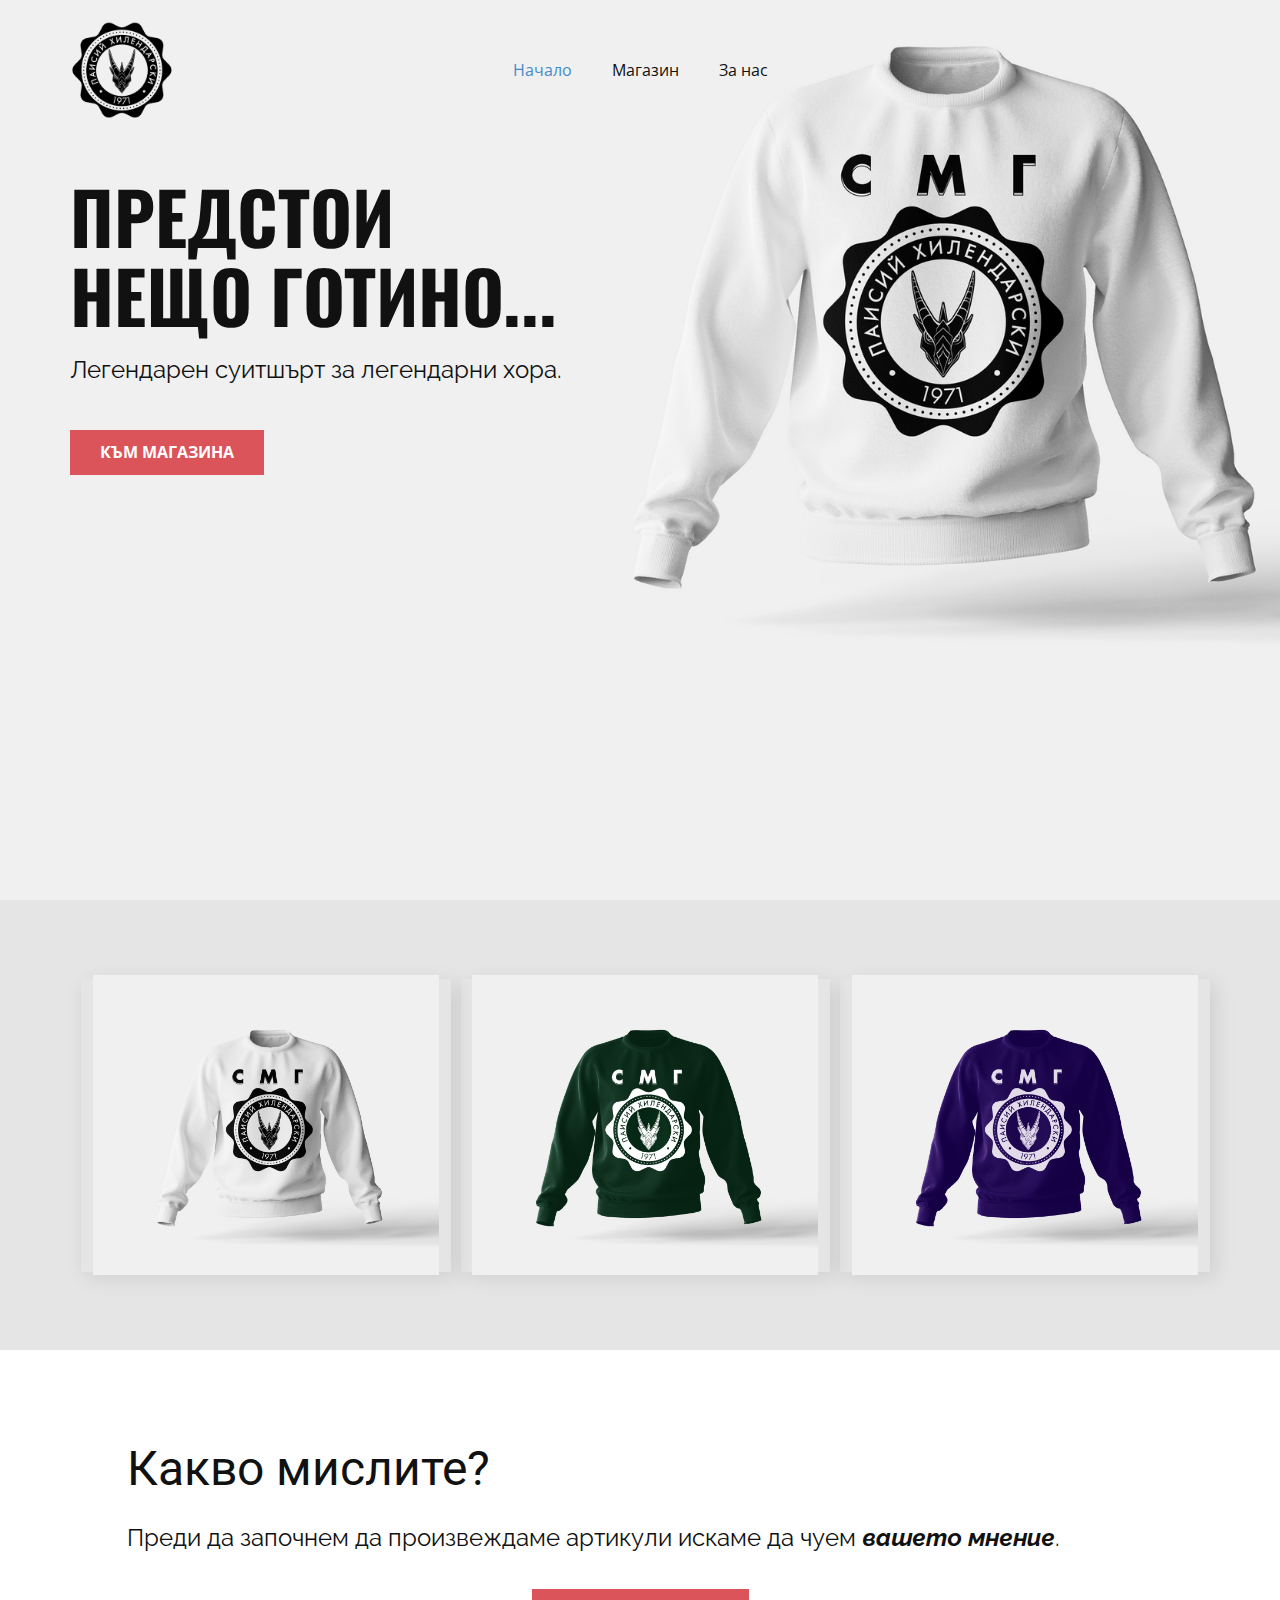
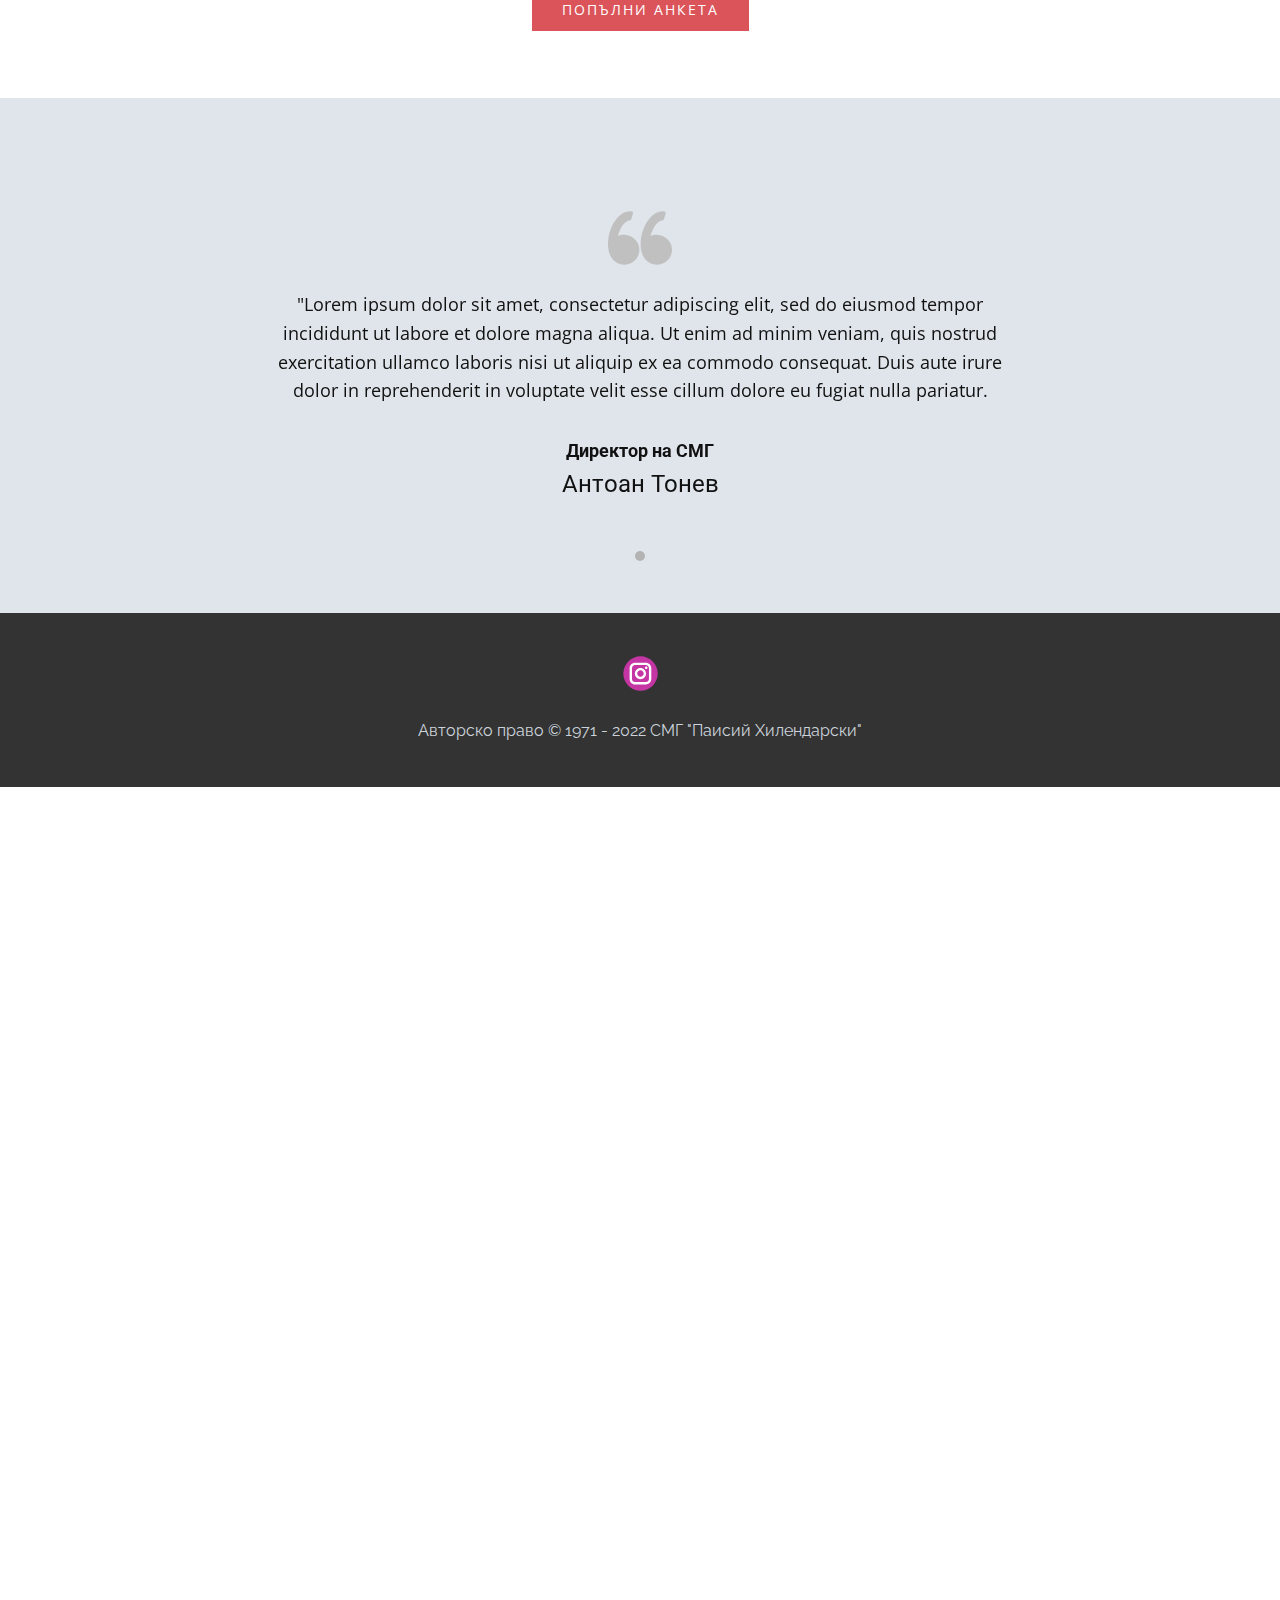
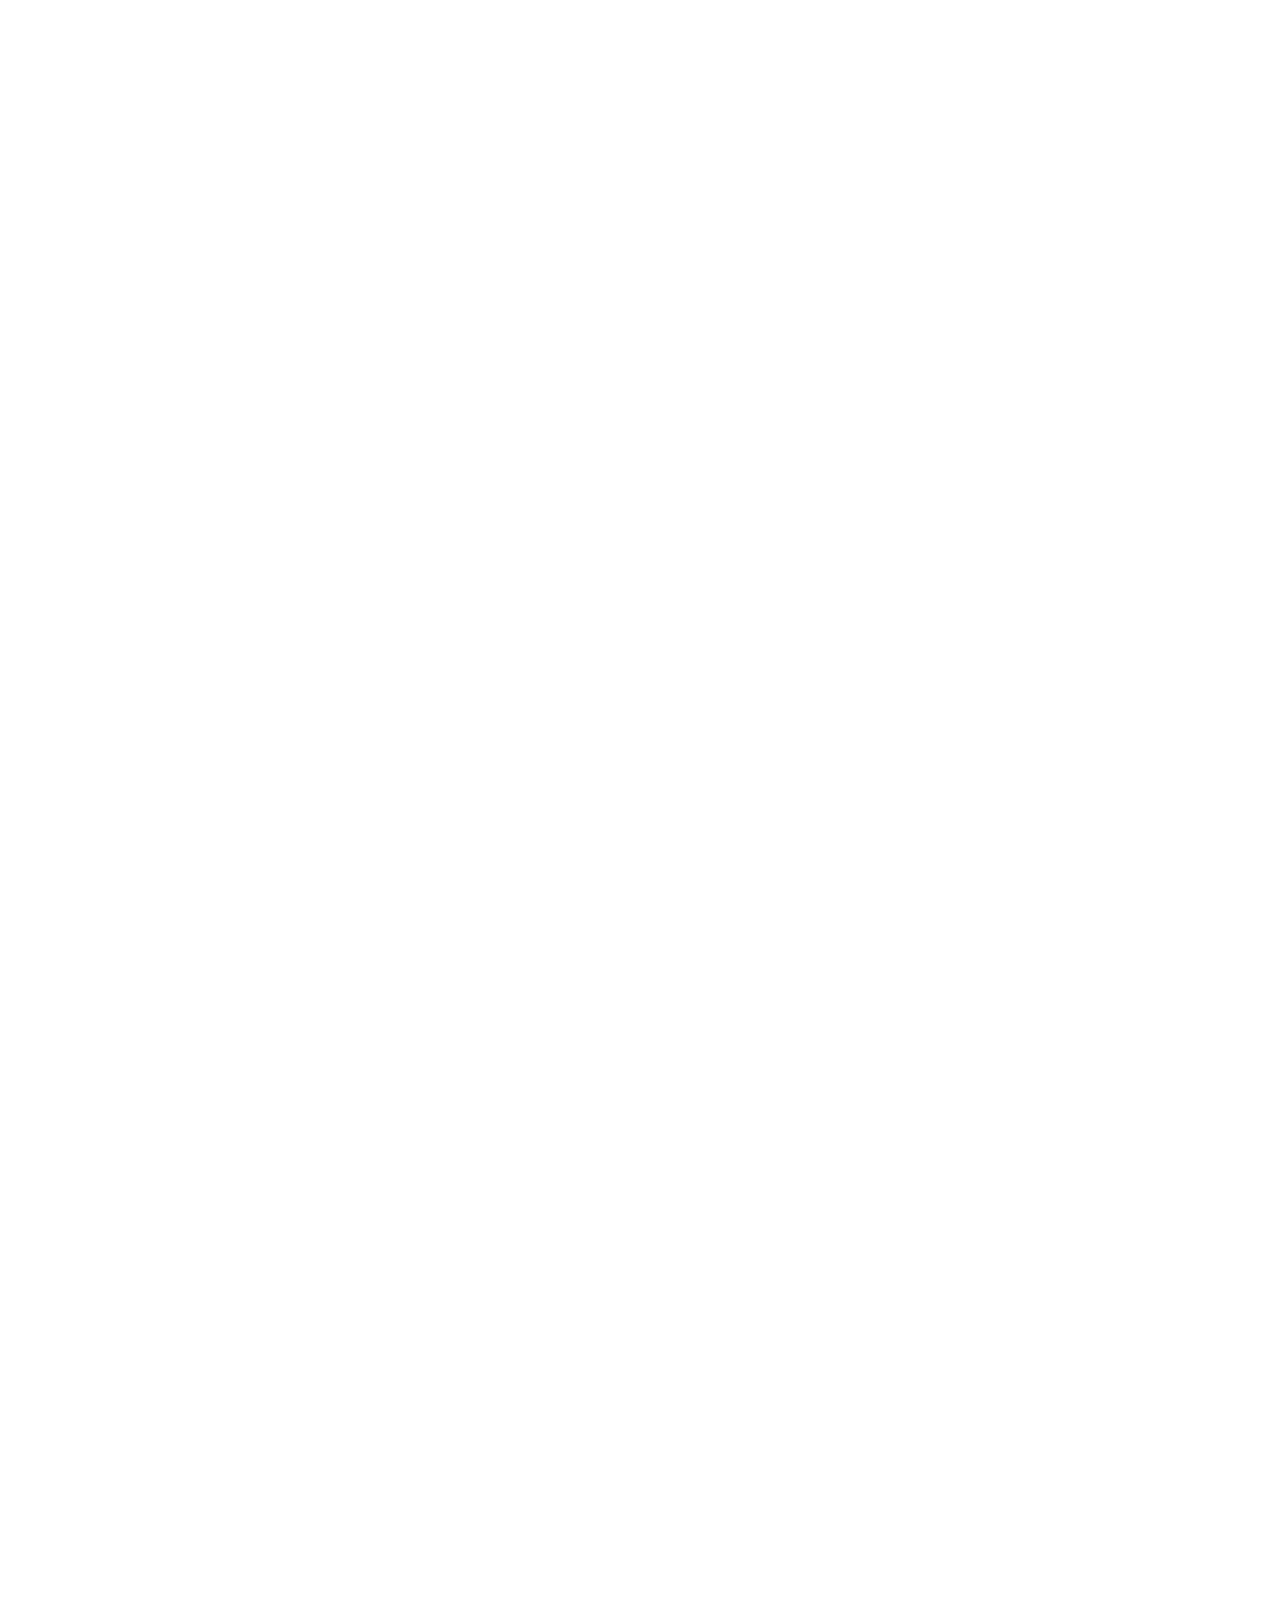
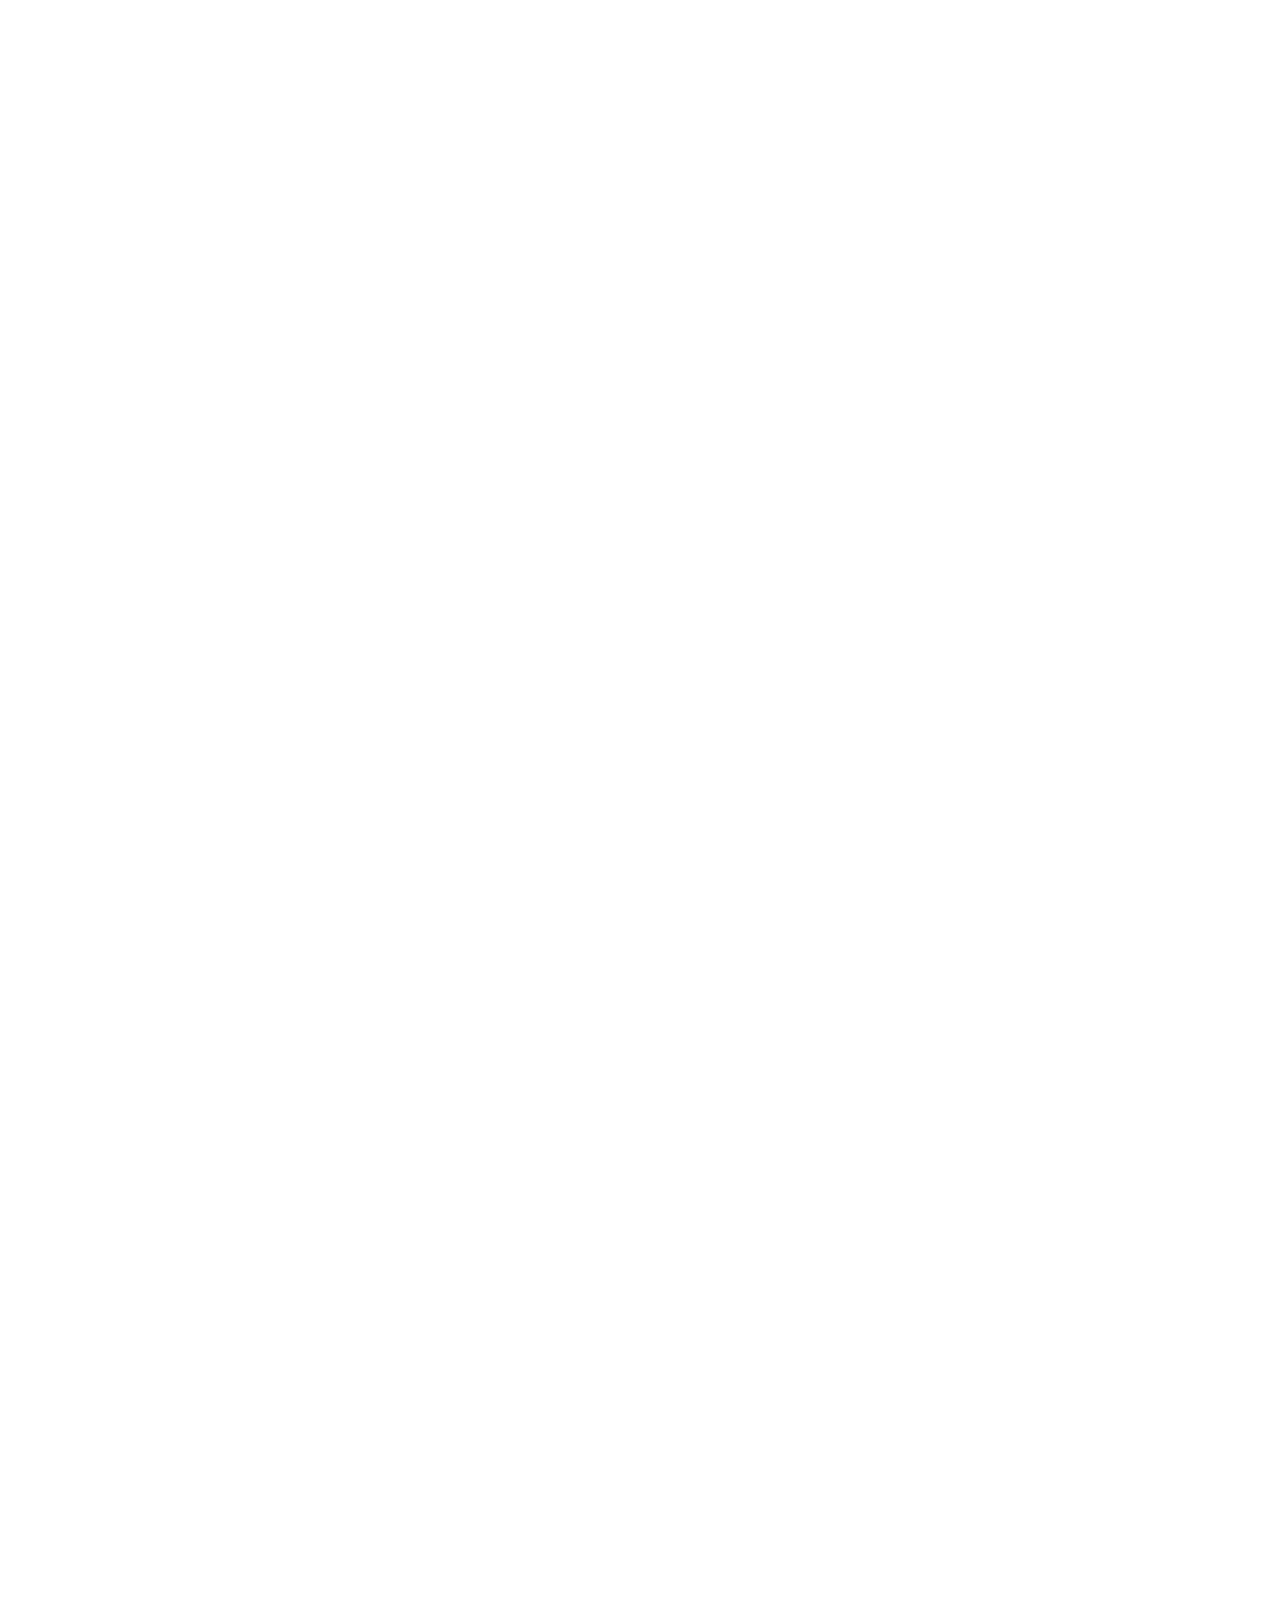
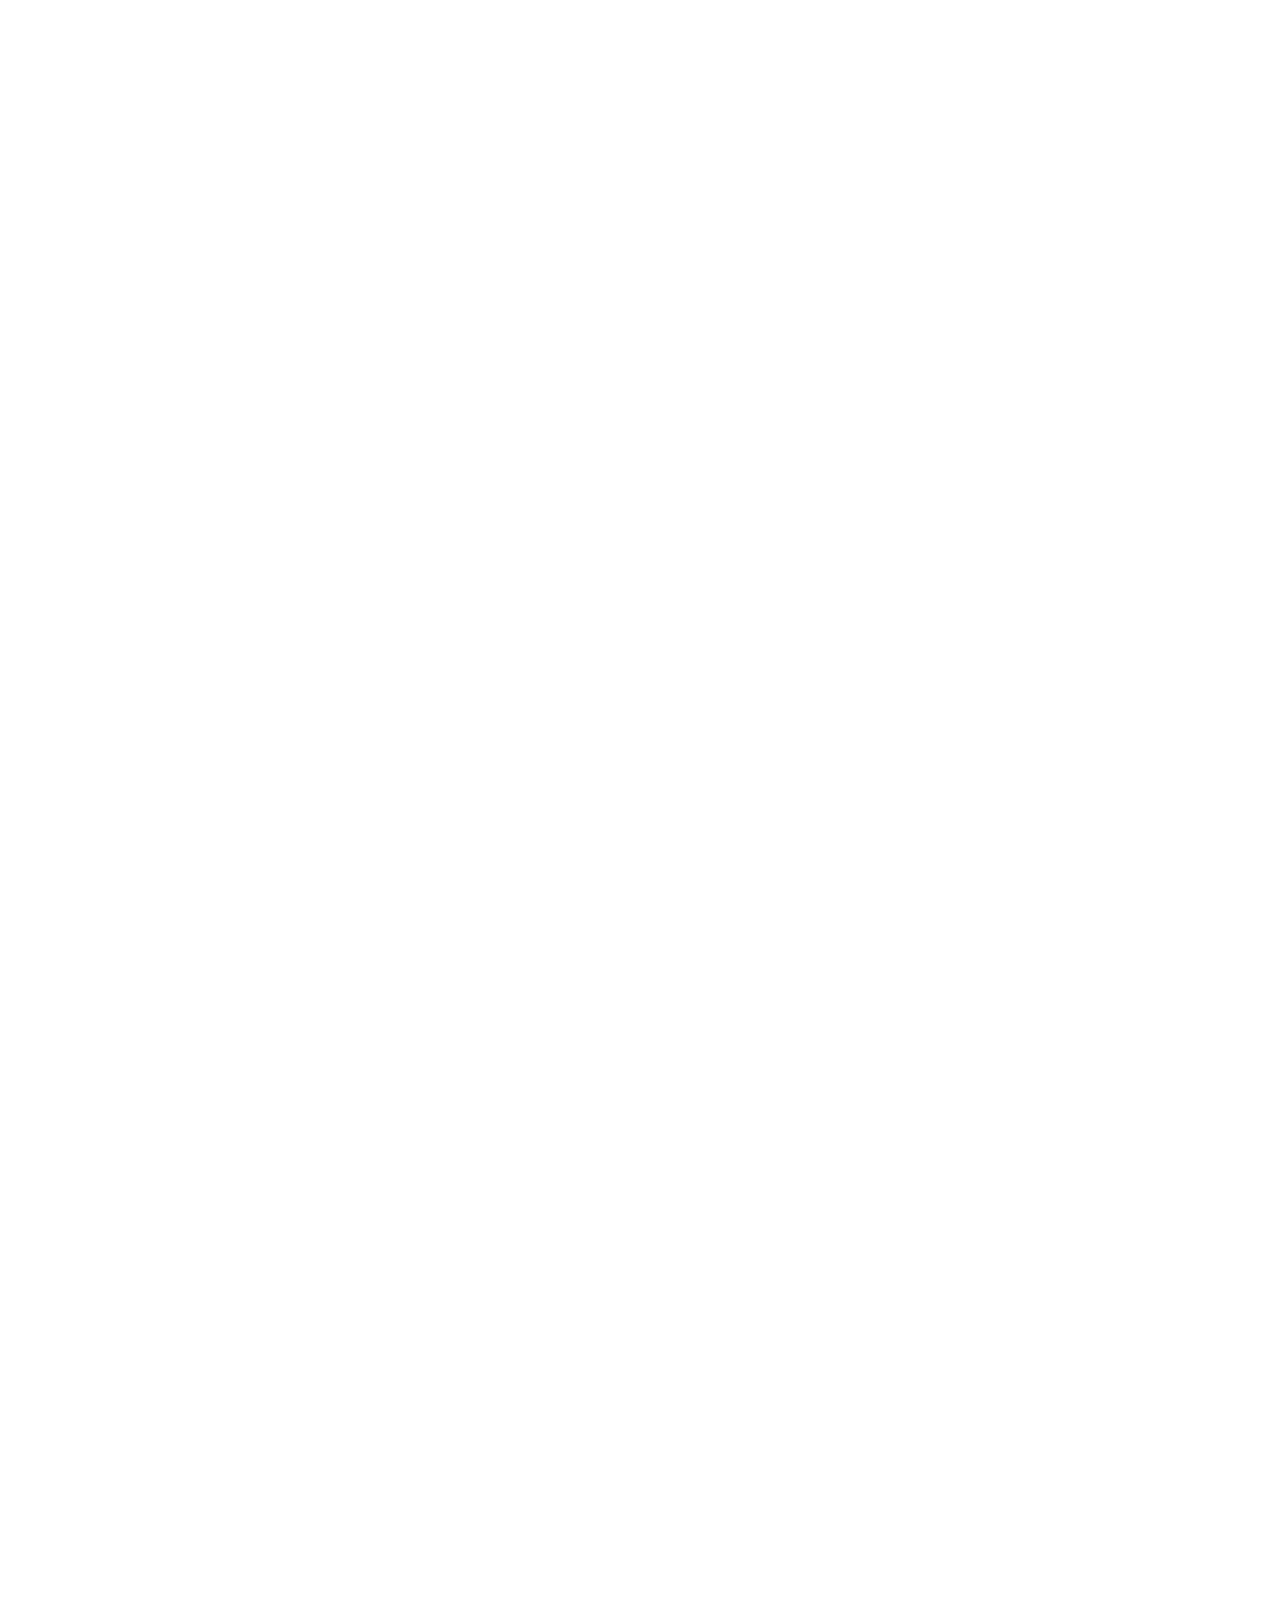
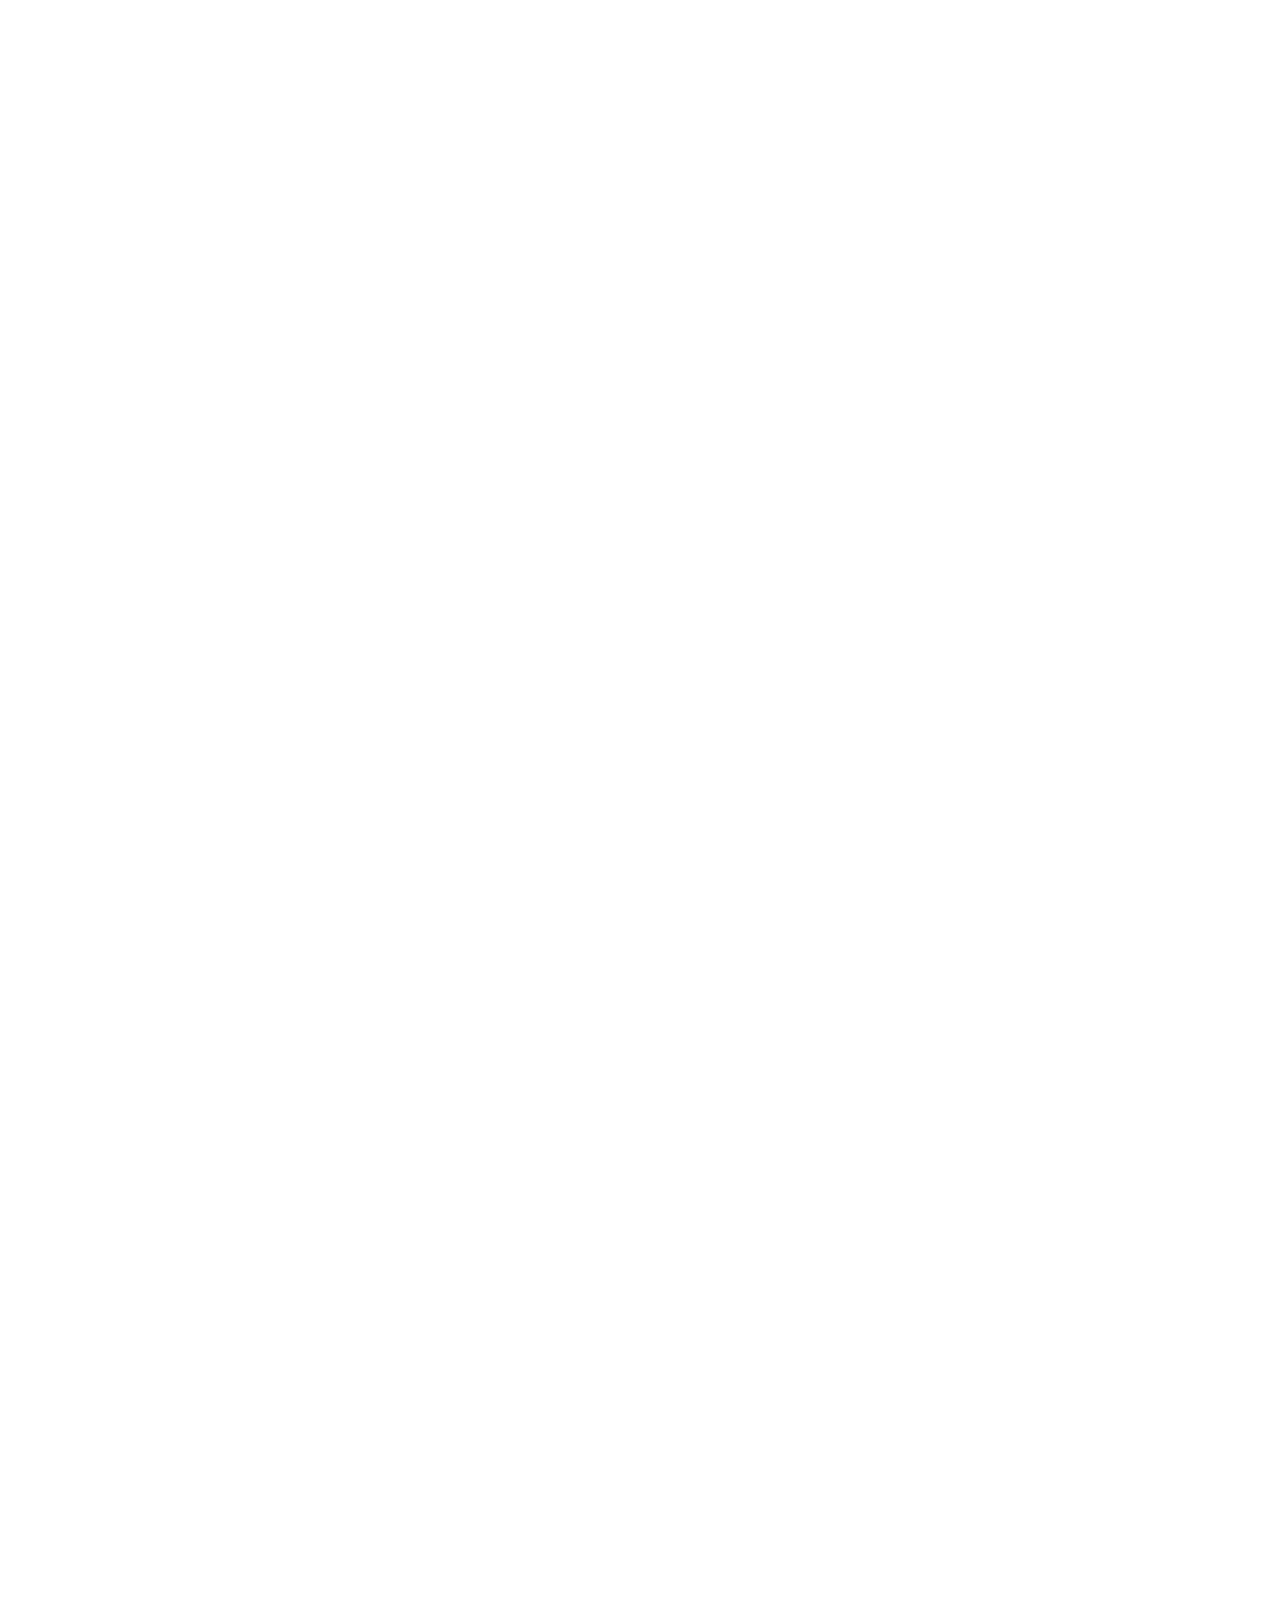
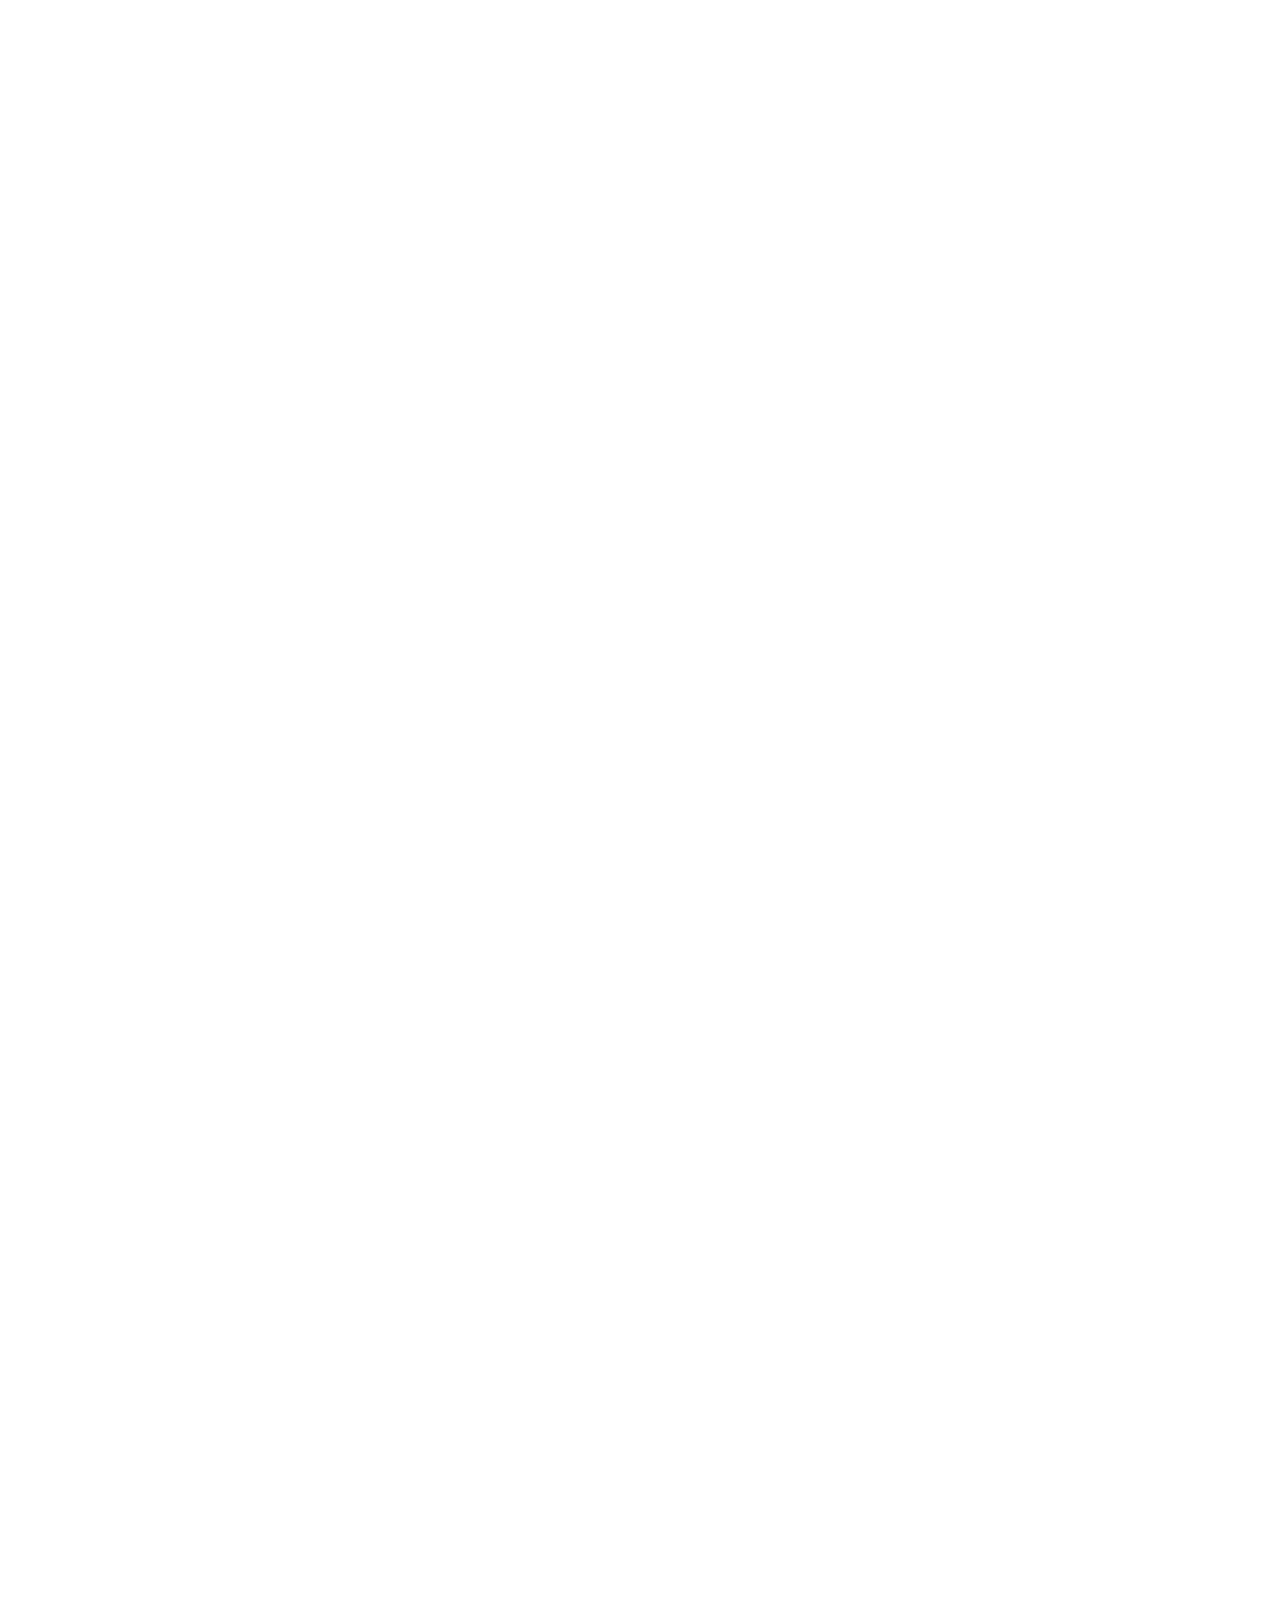
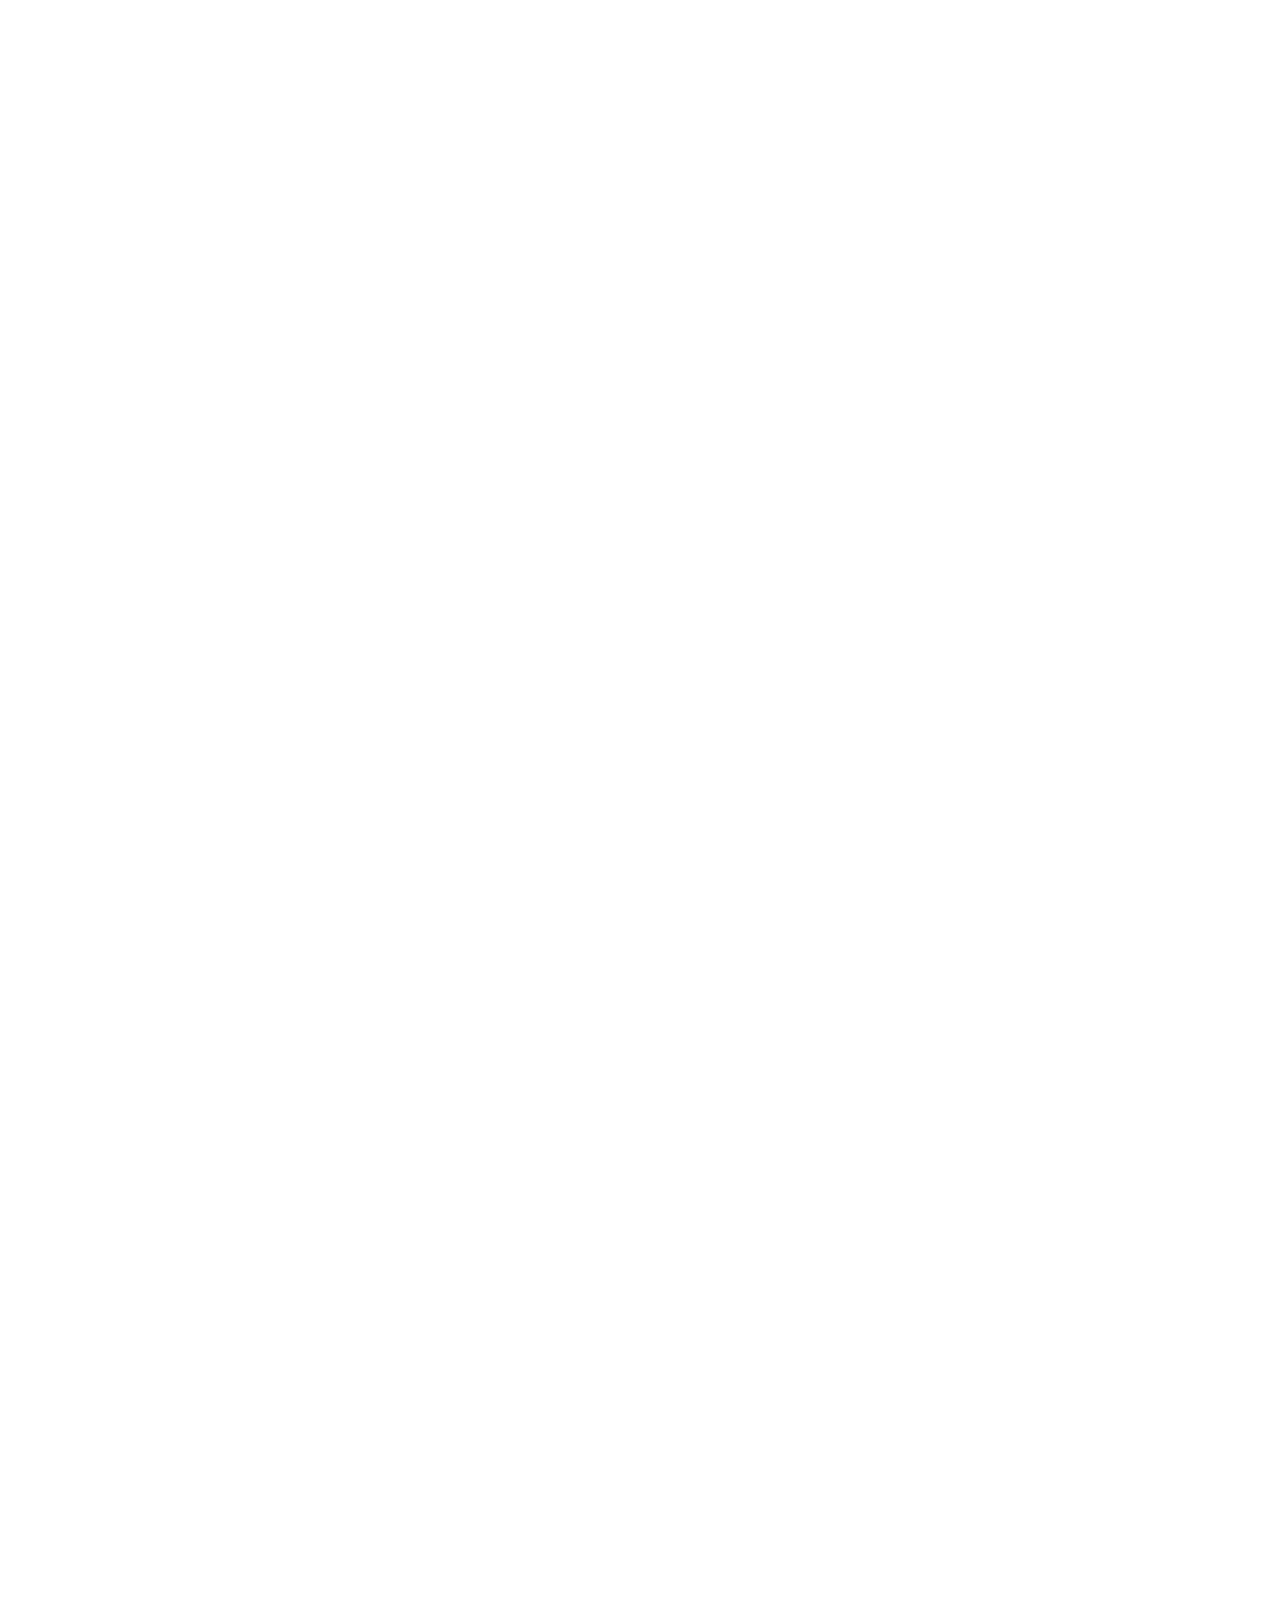
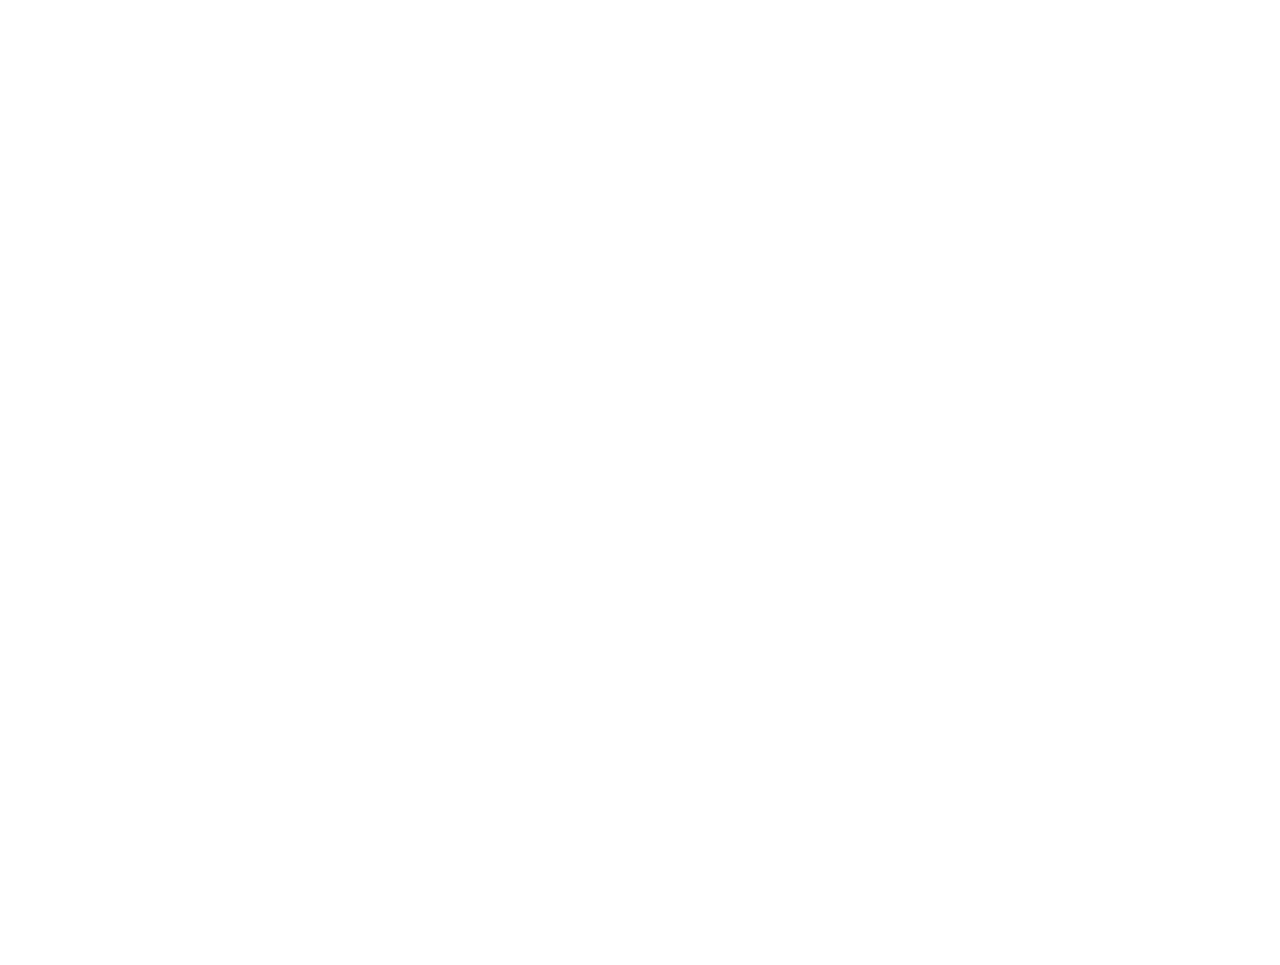
==== commit 716e6668: "Add index to redirect to home page" ====
--- a/index.html
+++ b/index.html
@@ -1,169 +1,13 @@
 <!DOCTYPE html>
-<html style="font-size: 16px;">
-  <head>
-    <meta name="viewport" content="width=device-width, initial-scale=1.0">
-    <meta charset="utf-8">
-    <meta name="keywords" content="престоиНещо готино...">
-    <meta name="description" content="">
-    <meta name="page_type" content="np-template-header-footer-from-plugin">
-    <title>СМГ Артикули</title>
-	<link rel="icon" type="image/x-icon" href="images/logo_3.png">
-    <link rel="stylesheet" href="nicepage.css" media="screen">
-<link rel="stylesheet" href="Начало.css" media="screen">
-    <script class="u-script" type="text/javascript" src="jquery-1.9.1.min.js" defer=""></script>
-    <script class="u-script" type="text/javascript" src="nicepage.js" defer=""></script>
-    <meta name="generator" content="Nicepage 4.9.1, nicepage.com">
-    <link id="u-theme-google-font" rel="stylesheet" href="https://fonts.googleapis.com/css?family=Roboto:100,100i,300,300i,400,400i,500,500i,700,700i,900,900i|Open+Sans:300,300i,400,400i,500,500i,600,600i,700,700i,800,800i">
-    <link id="u-page-google-font" rel="stylesheet" href="https://fonts.googleapis.com/css?family=Oswald:200,300,400,500,600,700|Raleway:100,100i,200,200i,300,300i,400,400i,500,500i,600,600i,700,700i,800,800i,900,900i">
-    
-    
-    
-    
-    
-    <script type="application/ld+json">{
-		"@context": "http://schema.org",
-		"@type": "Organization",
-		"name": "СМГ артикули",
-		"url": "/",
-		"logo": "images/logo_3.png",
-		"sameAs": [
-				"https://www.instagram.com/merchsmg/"
-		]
-}</script>
-    <meta name="theme-color" content="#478ac9">
-    <meta property="og:title" content="Начало">
-    <meta property="og:description" content="">
-    <meta property="og:type" content="website">
-    <link rel="canonical" href="/">
-  </head>
-  <body data-home-page="https://website1804155.nicepage.io/Начало.html?version=18ced7d8-837d-4f6e-be41-5d3909e1f950" data-home-page-title="Начало" class="u-body u-overlap u-xl-mode"><header class="u-clearfix u-header" id="sec-8ac5"><div class="u-clearfix u-sheet u-sheet-1">
-        <a href="Начало.html" data-page-id="1804166" class="u-image u-logo u-image-1" data-image-width="1080" data-image-height="1080" title="Начало">
-        
-        </a>
-        <nav class="u-menu u-menu-dropdown u-offcanvas u-menu-1">
-          <div class="menu-collapse" style="font-size: 1rem; letter-spacing: 0px;">
-            <a class="u-button-style u-custom-left-right-menu-spacing u-custom-padding-bottom u-custom-top-bottom-menu-spacing u-nav-link u-text-active-palette-1-base u-text-hover-palette-2-base" href="#">
-              <svg class="u-svg-link" viewBox="0 0 24 24"><use xlink:href="#menu-hamburger"></use></svg>
-              <svg class="u-svg-content" version="1.1" id="menu-hamburger" viewBox="0 0 16 16" x="0px" y="0px" xmlns:xlink="http://www.w3.org/1999/xlink" xmlns="http://www.w3.org/2000/svg"><g><rect y="1" width="16" height="2"></rect><rect y="7" width="16" height="2"></rect><rect y="13" width="16" height="2"></rect>
-</g></svg>
-            </a>
-          </div>
-          <div class="u-custom-menu u-nav-container">
-            <ul class="u-nav u-unstyled u-nav-1"><li class="u-nav-item"><a class="u-button-style u-nav-link u-text-active-palette-1-base u-text-hover-palette-2-base" href="Начало.html" style="padding: 10px 20px;">Начало</a>
-</li><li class="u-nav-item"><a class="u-button-style u-nav-link u-text-active-palette-1-base u-text-hover-palette-2-base" href="Магазин.html" style="padding: 10px 20px;">Магазин</a>
-</li><li class="u-nav-item"><a class="u-button-style u-nav-link u-text-active-palette-1-base u-text-hover-palette-2-base" href="За-нас.html" style="padding: 10px 20px;">За нас</a>
-</li></ul>
-          </div>
-          <div class="u-custom-menu u-nav-container-collapse">
-            <div class="u-black u-container-style u-inner-container-layout u-opacity u-opacity-95 u-sidenav">
-              <div class="u-inner-container-layout u-sidenav-overflow">
-                <div class="u-menu-close"></div>
-                <ul class="u-align-center u-enable-responsive u-nav u-popupmenu-items u-unstyled u-nav-2"><li class="u-nav-item"><a class="u-button-style u-nav-link" href="Начало.html">Начало</a>
-</li><li class="u-nav-item"><a class="u-button-style u-nav-link" href="Магазин.html">Магазин</a>
-</li><li class="u-nav-item"><a class="u-button-style u-nav-link" href="За-нас.html">За нас</a>
-</li></ul>
-                <a href="https://nicepage.com/k/infographic-html-templates" class="u-image u-logo u-image-2" data-image-width="1080" data-image-height="1080">
-                  <img src="images/logo.png" class="u-logo-image u-logo-image-2">
-                </a>
-              </div>
-            </div>
-            <div class="u-black u-menu-overlay u-opacity u-opacity-70"></div>
-          </div>
-        </nav>
-      </div></header>
-    <section class="u-align-left u-clearfix u-custom-color-2 u-section-1" src="" id="sec-f7af">
-      <div class="u-clearfix u-sheet u-sheet-1">
-        <img class="u-hover-feature u-image u-image-default u-image-1" src="images/Free_Sweatshirt_Mockup_2.png" alt="" data-image-width="1440" data-image-height="1080">
-        <h1 class="u-custom-font u-font-oswald u-text u-text-default u-title u-text-1">престои<br>Нещо готино...
-        </h1>
-        <p class="u-large-text u-text u-text-variant u-text-2">Легендарен ​суитшърт за легендарни хора.<br>
-        </p>
-        <a href="Магазин.html" data-page-id="1804165" class="u-btn u-button-style u-palette-2-base u-btn-1">към магазина<br>
-        </a>
-      </div>
-      
-    </section>
-    <section class="u-clearfix u-grey-10 u-section-2" id="sec-1733">
-      <div class="u-clearfix u-sheet u-valign-middle-lg u-valign-middle-xl u-sheet-1">
-        <div class="u-expanded-width-lg u-expanded-width-md u-expanded-width-sm u-expanded-width-xs u-list u-list-1">
-          <div class="u-repeater u-repeater-1">
-            <div class="u-container-style u-list-item u-repeater-item u-list-item-1">
-              <div class="u-container-layout u-similar-container u-valign-bottom-lg u-container-layout-1">
-                <img class="u-expanded-width-xs u-image u-image-1" src="images/Free_Sweatshirt_Mockup_2.png" data-image-width="1440" data-image-height="1080">
-              </div>
-            </div>
-            <div class="u-container-style u-list-item u-repeater-item u-list-item-2">
-              <div class="u-container-layout u-similar-container u-valign-bottom-lg u-container-layout-2">
-                <img class="u-expanded-width-xs u-image u-image-2" src="images/Free_Sweatshirt_Mockup_1.png" data-image-width="1440" data-image-height="1080">
-              </div>
-            </div>
-            <div class="u-container-style u-list-item u-repeater-item u-list-item-3">
-              <div class="u-container-layout u-similar-container u-valign-bottom-lg u-container-layout-3">
-                <img class="u-expanded-width-xs u-image u-image-3" src="images/Free_Sweatshirt_Mockup_3.png" data-image-width="1440" data-image-height="1080">
-              </div>
-            </div>
-          </div>
-        </div>
-      </div>
-    </section>
-    <section class="u-align-center u-clearfix u-white u-section-3" id="sec-8b88">
-      <div class="u-clearfix u-sheet u-sheet-1">
-        <h2 class="u-align-left u-text u-text-default-lg u-text-default-md u-text-default-xl u-text-1">А на вас харесва ли ви?</h2>
-        <h4 class="u-align-left u-custom-font u-font-raleway u-text u-text-default-xl u-text-2">Преди да започнем да произвеждаме артикули&nbsp;искаме да чуем <i><b>вашето мнение</b></i>.
-        </h4>
-        <a href="#" class="u-btn u-button-style u-palette-2-base u-btn-1">попълни анкета<br>
-        </a>
-      </div>
-    </section>
-    <section class="u-align-left u-clearfix u-palette-5-light-2 u-section-4" id="sec-14f7">
-      <div class="u-clearfix u-sheet u-valign-middle u-sheet-1">
-        <div id="carousel-82ff" data-interval="5000" data-u-ride="carousel" class="u-carousel u-expanded-width-xs u-slider u-slider-1">
-          <ol class="u-absolute-hcenter u-carousel-indicators u-carousel-indicators-1">
-            <li data-u-target="#carousel-82ff" class="u-active u-grey-30 u-shape-circle" data-u-slide-to="0" style="width: 10px; height: 10px;"></li>
-          </ol>
-          <div class="u-carousel-inner" role="listbox">
-            <div class="u-active u-align-center u-carousel-item u-container-style u-slide">
-              <div class="u-container-layout u-container-layout-1"><span class="u-icon u-icon-circle u-text-grey-25 u-icon-1"><svg class="u-svg-link" preserveAspectRatio="xMidYMin slice" viewBox="0 0 95.333 95.332" style=""><use xlink:href="#svg-99a3"></use></svg><svg class="u-svg-content" viewBox="0 0 95.333 95.332" x="0px" y="0px" id="svg-99a3" style="enable-background:new 0 0 95.333 95.332;"><g><g><path d="M30.512,43.939c-2.348-0.676-4.696-1.019-6.98-1.019c-3.527,0-6.47,0.806-8.752,1.793    c2.2-8.054,7.485-21.951,18.013-23.516c0.975-0.145,1.774-0.85,2.04-1.799l2.301-8.23c0.194-0.696,0.079-1.441-0.318-2.045    s-1.035-1.007-1.75-1.105c-0.777-0.106-1.569-0.16-2.354-0.16c-12.637,0-25.152,13.19-30.433,32.076    c-3.1,11.08-4.009,27.738,3.627,38.223c4.273,5.867,10.507,9,18.529,9.313c0.033,0.001,0.065,0.002,0.098,0.002    c9.898,0,18.675-6.666,21.345-16.209c1.595-5.705,0.874-11.688-2.032-16.851C40.971,49.307,36.236,45.586,30.512,43.939z"></path><path d="M92.471,54.413c-2.875-5.106-7.61-8.827-13.334-10.474c-2.348-0.676-4.696-1.019-6.979-1.019    c-3.527,0-6.471,0.806-8.753,1.793c2.2-8.054,7.485-21.951,18.014-23.516c0.975-0.145,1.773-0.85,2.04-1.799l2.301-8.23    c0.194-0.696,0.079-1.441-0.318-2.045c-0.396-0.604-1.034-1.007-1.75-1.105c-0.776-0.106-1.568-0.16-2.354-0.16    c-12.637,0-25.152,13.19-30.434,32.076c-3.099,11.08-4.008,27.738,3.629,38.225c4.272,5.866,10.507,9,18.528,9.312    c0.033,0.001,0.065,0.002,0.099,0.002c9.897,0,18.675-6.666,21.345-16.209C96.098,65.559,95.376,59.575,92.471,54.413z"></path>
-</g>
-</g></svg>
-              
-              
-            </span>
-                <p class="u-align-center u-large-text u-text u-text-variant u-text-1">"Lorem ipsum dolor sit amet, consectetur adipiscing elit, sed do eiusmod tempor incididunt ut labore et dolore magna aliqua. Ut enim ad minim veniam, quis nostrud exercitation ullamco laboris nisi ut aliquip ex ea commodo consequat. Duis aute irure dolor in reprehenderit in voluptate velit esse cillum dolore eu fugiat nulla pariatur.</p>
-                <h6 class="u-align-center u-text u-text-2">Директор на СМГ<br>
-                </h6>
-                <h4 class="u-align-center u-text u-text-3">Антоан Тонев<br>
-                </h4>
-              </div>
-            </div>
-          </div>
-          <a class="u-absolute-vcenter u-carousel-control u-carousel-control-prev u-text-palette-5-light-2 u-carousel-control-1" href="#carousel-82ff" role="button" data-u-slide="prev">
-            <span aria-hidden="true">
-              <svg viewBox="0 0 477.175 477.175"><path d="M145.188,238.575l215.5-215.5c5.3-5.3,5.3-13.8,0-19.1s-13.8-5.3-19.1,0l-225.1,225.1c-5.3,5.3-5.3,13.8,0,19.1l225.1,225
-                    c2.6,2.6,6.1,4,9.5,4s6.9-1.3,9.5-4c5.3-5.3,5.3-13.8,0-19.1L145.188,238.575z"></path></svg>
-            </span>
-            <span class="sr-only">+Previous</span>
-          </a>
-          <a class="u-absolute-vcenter u-carousel-control u-carousel-control-next u-text-palette-5-light-2 u-carousel-control-2" href="#carousel-82ff" role="button" data-u-slide="next">
-            <span aria-hidden="true">
-              <svg viewBox="0 0 477.175 477.175"><path d="M360.731,229.075l-225.1-225.1c-5.3-5.3-13.8-5.3-19.1,0s-5.3,13.8,0,19.1l215.5,215.5l-215.5,215.5
-                    c-5.3,5.3-5.3,13.8,0,19.1c2.6,2.6,6.1,4,9.5,4c3.4,0,6.9-1.3,9.5-4l225.1-225.1C365.931,242.875,365.931,234.275,360.731,229.075z"></path></svg>
-            </span>
-            <span class="sr-only">+Next</span>
-          </a>
-        </div>
-      </div>
-    </section>
-    
-    
-    <footer class="u-clearfix u-footer u-grey-80" id="sec-4fcc"><div class="u-clearfix u-sheet u-sheet-1">
-        <div class="u-align-left u-social-icons u-spacing-10 u-social-icons-1">
-          <a class="u-social-url" title="Instagram" target="_blank" href="https://www.instagram.com/merchsmg/"><span class="u-icon u-social-icon u-social-instagram u-icon-1"><svg class="u-svg-link" preserveAspectRatio="xMidYMin slice" viewBox="0 0 112 112" style=""><use xlink:href="#svg-dfd7"></use></svg><svg class="u-svg-content" viewBox="0 0 112 112" x="0" y="0" id="svg-dfd7"><circle fill="currentColor" cx="56.1" cy="56.1" r="55"></circle><path fill="#FFFFFF" d="M55.9,38.2c-9.9,0-17.9,8-17.9,17.9C38,66,46,74,55.9,74c9.9,0,17.9-8,17.9-17.9C73.8,46.2,65.8,38.2,55.9,38.2
-            z M55.9,66.4c-5.7,0-10.3-4.6-10.3-10.3c-0.1-5.7,4.6-10.3,10.3-10.3c5.7,0,10.3,4.6,10.3,10.3C66.2,61.8,61.6,66.4,55.9,66.4z"></path><path fill="#FFFFFF" d="M74.3,33.5c-2.3,0-4.2,1.9-4.2,4.2s1.9,4.2,4.2,4.2s4.2-1.9,4.2-4.2S76.6,33.5,74.3,33.5z"></path><path fill="#FFFFFF" d="M73.1,21.3H38.6c-9.7,0-17.5,7.9-17.5,17.5v34.5c0,9.7,7.9,17.6,17.5,17.6h34.5c9.7,0,17.5-7.9,17.5-17.5V38.8
-            C90.6,29.1,82.7,21.3,73.1,21.3z M83,73.3c0,5.5-4.5,9.9-9.9,9.9H38.6c-5.5,0-9.9-4.5-9.9-9.9V38.8c0-5.5,4.5-9.9,9.9-9.9h34.5
-            c5.5,0,9.9,4.5,9.9,9.9V73.3z"></path></svg></span>
-          </a>
-        </div>
-      </div></footer>
-  </body>
-</html>+<html>
+   <head>
+       <meta name="keywords" content="смг артикули">
+		<meta name="description" content="Софийската математическа гимназия вече има артикули със своето име. Създадено от ученици за ученици.">
+		<meta name="page_type" content="np-template-header-footer-from-plugin">
+		<title>СМГ Артикули</title>
+		<link rel="icon" type="image/x-icon" href="images/logo_3.png">
+	
+      <title></title>
+      <meta http-equiv = "refresh" content = "0; url = Начало.html" />
+   </head>
+</html>
